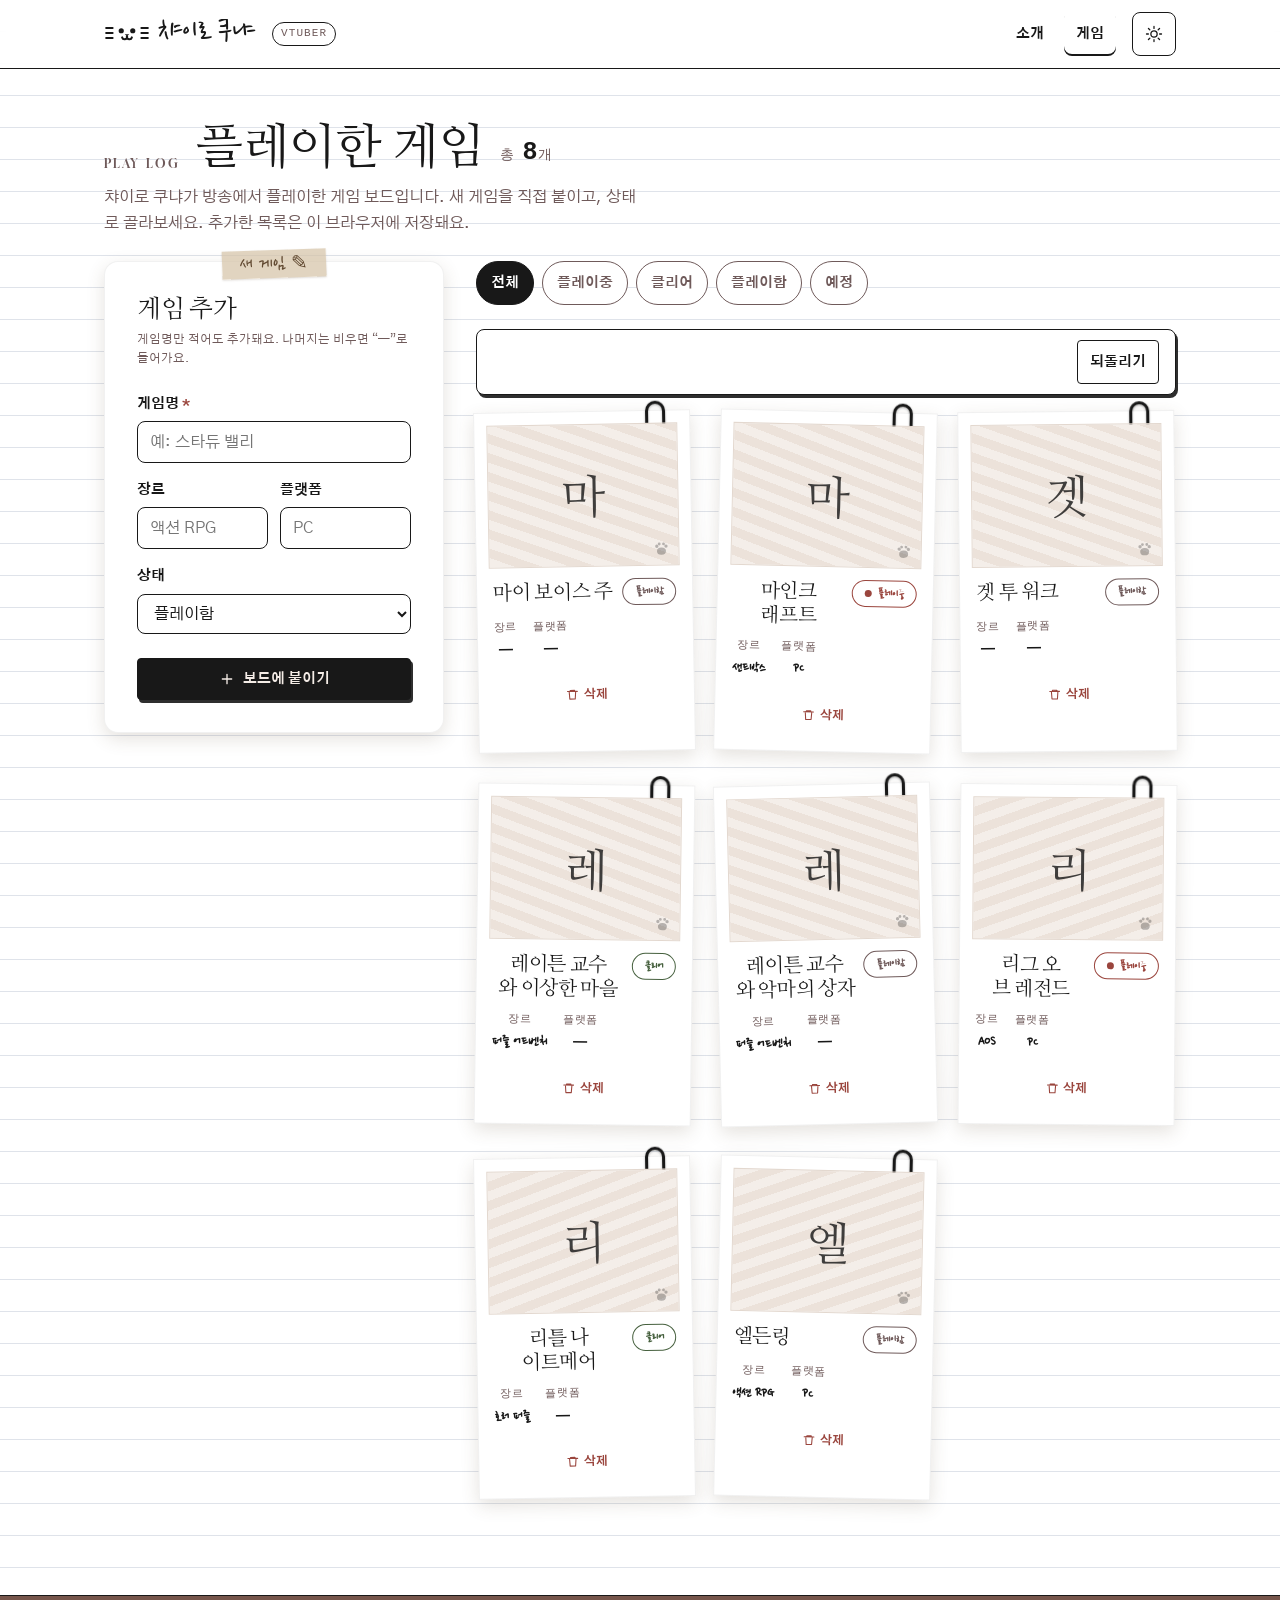
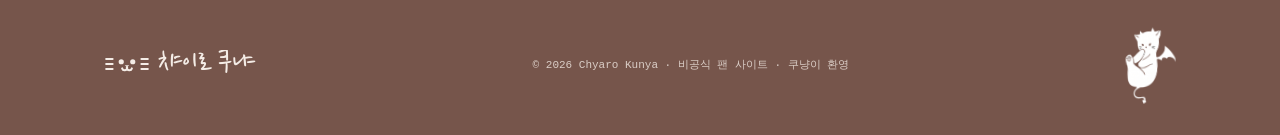
==== games.html @ fb600bd7 "데뷔 카드 계열 차단 — 히어로를 kunya-full 컷아웃 스티커로 교체 사용 권한이 없는 chyaro-kunya-debut.png 와 그 파생본을 공개에서 뺀다. kunya-d" ====
<!doctype html>
<html lang="ko">
<head>
<meta charset="utf-8" />
<meta name="viewport" content="width=device-width, initial-scale=1" />
<title>챠이로 쿠냐 — 플레이 게임 목록</title>
<meta name="description" content="챠이로 쿠냐가 플레이한 게임 목록. 직접 추가·삭제할 수 있는 스크랩북 게임 보드." />
<link rel="icon" href="favicon.svg" type="image/svg+xml" />
<meta name="theme-color" content="#ffffff" media="(prefers-color-scheme: light)" />
<meta name="theme-color" content="#15110f" media="(prefers-color-scheme: dark)" />

<!-- Social cards. og:image is absolute: X and Slack ignore relative paths, so a
     bare "assets/…" silently yields a card with no image. If the repo is ever
     renamed or moved to a custom domain, this URL must move with it. -->
<meta property="og:type" content="website" />
<meta property="og:url" content="https://chnu-kim.github.io/chyaro-kunya/games.html" />
<meta property="og:site_name" content="챠이로 쿠냐 팬 사이트" />
<meta property="og:title" content="챠이로 쿠냐 — 플레이 게임 목록" />
<meta property="og:description" content="방송에서 플레이한 게임 보드. 직접 붙이고, 상태로 골라보세요." />
<meta property="og:image" content="https://chnu-kim.github.io/chyaro-kunya/assets/og-cover.jpg" />
<meta property="og:image:width" content="1200" />
<meta property="og:image:height" content="630" />
<meta property="og:image:alt" content="챠이로 쿠냐 데뷔 카드 일러스트" />
<meta property="og:locale" content="ko_KR" />
<meta name="twitter:card" content="summary_large_image" />

<link rel="preconnect" href="https://fonts.googleapis.com" />
<link rel="preconnect" href="https://fonts.gstatic.com" crossorigin />
<link rel="stylesheet" href="https://fonts.googleapis.com/css2?family=Gloock&family=Gothic+A1:wght@400;500;700&family=Nanum+Myeongjo:wght@400;700&family=Nanum+Pen+Script&family=Sacramento&display=swap" />
<link rel="stylesheet" href="css/site.css" />
<script>/* apply saved/system theme before first paint — no light-mode flash */try{var t=localStorage.getItem('ck-theme');if(t!=='light'&&t!=='dark')t=matchMedia('(prefers-color-scheme: dark)').matches?'dark':'light';document.documentElement.setAttribute('data-theme',t);}catch(e){}</script>
<style>
  :root { --trash: url("data:image/svg+xml,%3Csvg xmlns='http://www.w3.org/2000/svg' viewBox='0 0 24 24' fill='none' stroke='black' stroke-width='2' stroke-linecap='round' stroke-linejoin='round'%3E%3Cpath d='M3 6h18M8 6V4h8v2M6 6l1 14h10l1-14'/%3E%3C/svg%3E"); }
  .head { padding: var(--space-7) 0 var(--space-5); }
  .head__row { display: flex; align-items: flex-end; gap: var(--space-4); flex-wrap: wrap; }
  .head h1 { font-size: var(--text-4xl); }
  .head__count { font-family: var(--font-mono); font-size: var(--text-sm); color: var(--fg-muted); }
  .head__count b { font-size: var(--text-xl); color: var(--fg); }
  .head__lead { color: var(--fg-muted); margin: var(--space-3) 0 0; max-width: 60ch; }

  .board { padding-bottom: var(--space-9); }
  .board__grid { display: grid; grid-template-columns: 340px minmax(0,1fr); gap: var(--space-6); align-items: start; }

  /* ---- Add form (sticky composer) -------------------------------------- */
  .composer { padding: var(--space-6); position: sticky; top: calc(var(--nav-h) + var(--space-3)); }
  .composer h2 { font-size: var(--text-xl); margin-bottom: var(--space-2); }
  .composer p.hint { color: var(--fg-muted); font-size: var(--text-xs); margin: 0 0 var(--space-5); }
  .field-row { margin-bottom: var(--space-4); }
  .field-row label { display: block; font-size: var(--text-sm); font-weight: 700; margin-bottom: 6px; }
  .field, .select { width: 100%; box-sizing: border-box; font-family: var(--font-body); font-size: var(--text-base);
    padding: 10px 12px; background: var(--surface); border: 1.5px solid var(--border-strong); border-radius: var(--radius-sm); color: var(--fg); }
  .field:focus, .select:focus { outline: 0; border-color: var(--focus); box-shadow: 0 0 0 2px var(--focus); }
  .field[aria-invalid="true"] { border-color: var(--danger); box-shadow: 0 0 0 2px color-mix(in srgb, var(--danger) 35%, transparent); }
  .err { color: var(--danger); font-size: var(--text-xs); margin: 6px 0 0; }
  .two { display: grid; grid-template-columns: 1fr 1fr; gap: var(--space-3); }
  .composer .btn--primary { width: 100%; justify-content: center; margin-top: var(--space-2); }
  /* Shown only if localStorage is unavailable — the page promises persistence,
     so it must retract that promise rather than silently drop writes. */
  .storewarn { margin: var(--space-4) 0 0; padding: 10px 12px; font-size: var(--text-xs);
    color: var(--danger); border: 1.5px dashed var(--danger); border-radius: var(--radius-sm); }

  /* ---- Filters ---------------------------------------------------------- */
  .filters { display: flex; flex-wrap: wrap; gap: var(--space-2); margin-bottom: var(--space-5); }
  .fchip { font-family: var(--font-body); font-weight: 700; font-size: var(--text-sm); cursor: pointer;
    padding: 7px 14px; border-radius: var(--radius-pill); background: var(--surface);
    border: 1.5px solid var(--fg-muted); color: var(--fg-muted); min-height: 44px;
    transition: background var(--dur-base), color var(--dur-base), border-color var(--dur-base); }
  .fchip:hover { color: var(--fg); border-color: var(--fg); }
  .fchip[aria-pressed="true"] { background: var(--fg); color: var(--bg); border-color: var(--fg); }

  /* ---- Undo bar --------------------------------------------------------- */
  .undo { display: flex; align-items: center; gap: var(--space-3); flex-wrap: wrap;
    padding: 10px var(--space-4); margin-bottom: var(--space-4);
    background: var(--surface); border: 1.5px solid var(--border-strong);
    border-radius: var(--radius-sm); box-shadow: var(--shadow-cut); font-size: var(--text-sm); }
  .undo__msg { flex: 1; min-width: 0; }
  .undo__btn { font-family: var(--font-body); font-weight: 700; font-size: var(--text-sm);
    cursor: pointer; background: transparent; color: var(--fg); min-height: 44px; padding: 6px 12px;
    border: 1.5px solid var(--fg); border-radius: var(--radius-xs); }
  .undo__btn:hover { background: var(--fg); color: var(--bg); }

  /* ---- Game grid -------------------------------------------------------- */
  .games { display: grid; grid-template-columns: repeat(auto-fill, minmax(190px, 1fr)); gap: var(--space-6) var(--space-5); }
  /* .polaroid supplies the photo-paper surface + the dark-theme token island,
     so chips/labels/status colours inside stay readable on the cream. */
  .game { margin: 0; padding: 12px 12px 14px; box-shadow: var(--shadow-card);
    transform: rotate(var(--rot, 0deg));
    transition: transform var(--dur-base) var(--ease-paper), box-shadow var(--dur-base); }
  .game:hover { transform: rotate(0deg) translateY(-3px); box-shadow: var(--shadow-lift); }
  /* 카드는 링크가 아니라 탭해도 페이지가 넘어가지 않는다 — 터치에서 :hover 가
     붙으면 기울기가 펴지고 그림자가 뜬 채로 굳으므로 쉼 상태를 되돌린다.
     안의 삭제 버튼은 자기 :hover 를 따로 갖는다(여기 영향 없음). */
  @media (hover: none) {
    .game:hover { transform: rotate(var(--rot, 0deg)); box-shadow: var(--shadow-card); }
  }
  /* The initial carries the card's identity — without it every thumb is the
     same stripe pattern and the board reads as one repeated placeholder. */
  .game__thumb { aspect-ratio: 4/3; display: grid; place-items: center; position: relative; overflow: hidden;
    background: repeating-linear-gradient(var(--thumb-a, 135deg), #f4eee9 0 9px, #ece2da 9px 18px);
    border: 1px solid #e3d8cf; }
  .game__initial { font-family: var(--font-display); font-size: 46px; line-height: 1;
    color: #181818; opacity: .82; letter-spacing: -0.02em; }
  .game__thumb svg { position: absolute; right: 7px; bottom: 6px; width: 20px; height: 20px;
    color: #181818; opacity: .28; }
  .game__body { margin: 12px 4px 0; }
  .game__top { display: flex; align-items: flex-start; justify-content: space-between; gap: 8px; }
  .game__name { font-family: var(--font-display); font-size: var(--text-lg); line-height: 1.2; color: var(--fg); }
  .game__top .chip { flex: 0 0 auto; }
  .game__meta { display: flex; gap: var(--space-4); margin: var(--space-3) 0 0; }
  .game__meta dt { font-family: var(--font-mono); font-size: var(--text-2xs); color: var(--fg-muted); text-transform: uppercase; letter-spacing: .06em; }
  .game__meta dd { margin: 2px 0 0; font-size: var(--text-sm); font-weight: 700; color: var(--fg); }
  .game__del { margin-top: var(--space-3); background: transparent; cursor: pointer;
    font-family: var(--font-body); font-weight: 700; font-size: var(--text-xs); color: var(--danger);
    padding: 6px 10px; border: 1px solid transparent; border-radius: var(--radius-sm);
    /* 44px hit area without visual weight: the box grows but the button stays
       transparent and 12px, so it reads as the tertiary action it is. */
    min-height: 44px; display: inline-flex; align-items: center; gap: 5px;
    transition: background var(--dur-base), border-color var(--dur-base); }
  .game__del::before { content: ""; width: 13px; height: 13px; flex: 0 0 auto;
    background: currentColor; -webkit-mask: var(--trash) center/contain no-repeat; mask: var(--trash) center/contain no-repeat; }
  .game__del:hover { background: color-mix(in srgb, var(--danger) 12%, transparent);
    border-color: color-mix(in srgb, var(--danger) 45%, transparent); }
  .game__del:focus-visible { outline: 2px solid var(--focus); outline-offset: 2px; }

  .grid-empty { padding: var(--space-8); text-align: center; color: var(--fg-muted); }
  .grid-empty .t-hand { font-size: var(--text-2xl); display: block; margin-bottom: var(--space-2); }

  @media (max-width: 820px) {
    .board__grid { grid-template-columns: 1fr; }
    .composer { position: static; }
  }
  @media (max-width: 480px) {
    .games { grid-template-columns: 1fr 1fr; }
    .head h1 { font-size: var(--text-3xl); }
  }
</style>
</head>
<body>

<!-- Brand mark · C 카오모지. 쿠냐가 이미 쓰는 얼굴 ﾐ๑•ﻌ•๑ﾐ 를 기하학으로 다시 그린 것.
     A 잉크 도장과 한 쌍으로 확정 — A는 favicon.svg 와 OG 워터마크를 맡는다.
     스펙: logo-identity-directions.html · 인라인인 이유: 외부 스프라이트 <use> 는
     file:// 와 크로스오리진에서 죽는다. -->
<svg width="0" height="0" style="position:absolute" aria-hidden="true" focusable="false">
  <symbol id="mk-kao" viewBox="0 0 64 22">
    <circle cx="24" cy="6.5" r="3.6"/>
    <circle cx="40" cy="6.5" r="3.6"/>
    <path d="M32 14.3l-3.2-2.8h6.4z"/>
    <g fill="none" stroke="currentColor" stroke-width="2.8" stroke-linecap="round">
      <path d="M32 14.3v1.8"/>
      <path d="M32 16.1c-1.7 3.2-5.8 3.2-6.8-.4"/>
      <path d="M32 16.1c1.7 3.2 5.8 3.2 6.8-.4"/>
      <path d="M3 2.5h9M3 9.5h9M3 16.5h9"/>
      <path d="M52 2.5h9M52 9.5h9M52 16.5h9"/>
    </g>
  </symbol>
</svg>

<div class="page">
  <a class="skip-link" href="#main">본문 바로가기</a>

  <!-- NAV -->
  <header class="nav" data-od-id="site-nav">
    <div class="nav__inner">
      <a class="brand" href="index.html" aria-label="챠이로 쿠냐 홈">
        <svg class="brand__cat" aria-hidden="true"><use href="#mk-kao"/></svg>
        <span class="brand__name">챠이로 쿠냐</span>
      </a>
      <span class="brand__tag">VTUBER</span>
      <span class="nav__spacer"></span>
      <nav class="nav__links" aria-label="주 메뉴">
        <a class="nav__link" href="landing.html">소개</a>
        <a class="nav__link" href="games.html" aria-current="page">게임</a>
      </nav>
      <button class="theme-toggle" type="button" data-od-id="theme-toggle" data-theme-toggle aria-pressed="false" aria-label="다크 모드로 전환">
        <svg class="icon-sun" viewBox="0 0 24 24" fill="none" stroke="currentColor" stroke-width="1.7" stroke-linecap="round" aria-hidden="true"><circle cx="12" cy="12" r="4.2"/><path d="M12 2v2.5M12 19.5V22M2 12h2.5M19.5 12H22M4.6 4.6l1.8 1.8M17.6 17.6l1.8 1.8M19.4 4.6l-1.8 1.8M6.4 17.6l-1.8 1.8"/></svg>
        <svg class="icon-moon" viewBox="0 0 24 24" fill="currentColor" aria-hidden="true"><path d="M20 14.5A8 8 0 0 1 9.5 4a7 7 0 1 0 10.5 10.5z"/></svg>
      </button>
    </div>
  </header>

  <main id="main">
    <!-- HEAD -->
    <section class="head" data-od-id="play-log-head">
      <div class="wrap">
        <div class="head__row">
          <span class="eyebrow">Play Log</span>
          <h1 data-od-id="play-log-title">플레이한 게임</h1>
          <span class="head__count" id="gameCount">총 <b>0</b>개</span>
        </div>
        <p class="head__lead">챠이로 쿠냐가 방송에서 플레이한 게임 보드입니다. 새 게임을 직접 붙이고, 상태로 골라보세요. 추가한 목록은 이 브라우저에 저장돼요.</p>
      </div>
    </section>

    <!-- BOARD -->
    <section class="board">
      <div class="wrap board__grid">

        <!-- Composer -->
        <form class="paper composer" id="addForm" data-od-id="game-composer" novalidate>
          <span class="tape" aria-hidden="true">새 게임 ✎</span>
          <h2>게임 추가</h2>
          <p class="hint">게임명만 적어도 추가돼요. 나머지는 비우면 “—”로 들어가요.</p>

          <div class="field-row">
            <label for="f-name">게임명 <span aria-hidden="true" style="color:var(--danger)">*</span></label>
            <input class="field" id="f-name" name="name" type="text" placeholder="예: 스타듀 밸리"
                   autocomplete="off" required aria-describedby="f-name-err" />
            <p class="err" id="f-name-err" hidden>게임명을 적어주세요냥.</p>
          </div>

          <div class="field-row two">
            <div>
              <label for="f-genre">장르</label>
              <input class="field" id="f-genre" name="genre" type="text" placeholder="액션 RPG" autocomplete="off" />
            </div>
            <div>
              <label for="f-platform">플랫폼</label>
              <input class="field" id="f-platform" name="platform" type="text" placeholder="PC" autocomplete="off" />
            </div>
          </div>

          <div class="field-row">
            <label for="f-status">상태</label>
            <select class="select" id="f-status" name="status">
              <option value="played">플레이함</option>
              <option value="playing">플레이중</option>
              <option value="cleared">클리어</option>
              <option value="planned">예정</option>
            </select>
          </div>

          <button class="btn btn--primary" type="submit" data-od-id="submit-add-game">
            <svg width="16" height="16" viewBox="0 0 24 24" fill="none" stroke="currentColor" stroke-width="2" stroke-linecap="round" aria-hidden="true"><path d="M12 5v14M5 12h14"/></svg>
            보드에 붙이기
          </button>

          <p class="storewarn" id="storeWarn" hidden>이 브라우저에는 목록을 저장할 수 없어요(시크릿 모드일 수 있어요). 새로고침하면 사라집니다.</p>
        </form>

        <!-- Grid + filters -->
        <div>
          <div class="filters" id="filters" role="group" aria-label="상태로 거르기" data-od-id="status-filters">
            <button class="fchip" type="button" data-filter="all" aria-pressed="true" data-od-id="filter-all">전체</button>
            <button class="fchip" type="button" data-filter="playing" aria-pressed="false" data-od-id="filter-playing">플레이중</button>
            <button class="fchip" type="button" data-filter="cleared" aria-pressed="false" data-od-id="filter-cleared">클리어</button>
            <button class="fchip" type="button" data-filter="played" aria-pressed="false" data-od-id="filter-played">플레이함</button>
            <button class="fchip" type="button" data-filter="planned" aria-pressed="false" data-od-id="filter-planned">예정</button>
          </div>

          <div class="undo" id="undoBar" role="status" hidden data-od-id="undo-bar">
            <span class="undo__msg" id="undoMsg"></span>
            <button class="undo__btn" type="button" id="undoBtn" data-od-id="undo-restore">되돌리기</button>
          </div>

          <!-- The grid is NOT a live region: render() replaces it wholesale, so
               aria-live here would re-read every card on every filter click.
               #liveStatus below announces one sentence instead. -->
          <div class="games" id="gameGrid" data-od-id="game-grid"></div>

          <div class="grid-empty" id="gridEmpty" hidden data-od-id="game-grid-empty">
            <span class="t-hand">텅 비었네냥…</span>
            이 상태의 게임이 없어요. 다른 필터를 골라보거나 새 게임을 추가해보세요.
          </div>

          <p class="sr-only" role="status" id="liveStatus"></p>
        </div>

      </div>
    </section>
  </main>

  <!-- FOOTER -->
  <footer class="foot" data-od-id="site-footer">
    <div class="foot__inner">
      <div class="brand">
        <svg class="brand__cat" aria-hidden="true"><use href="#mk-kao"/></svg>
        <span class="brand__name">챠이로 쿠냐</span>
      </div>
      <small>© <span data-year>2026</span> Chyaro Kunya · 비공식 팬 사이트 · 쿠냥이 환영</small>
      <img class="foot__mascot" src="assets/kunyang-mascot.png" width="206" height="308"
           alt="" aria-hidden="true" loading="lazy" decoding="async" />
    </div>
  </footer>
</div>

<script src="js/site.js"></script>
<script src="js/games.js"></script>
</body>
</html>
---- css/site.css ----
/* ============================================================================
   챠이로 쿠냐 (Chyaro Kunya) 팬 사이트 — 공통 스타일시트
   스크랩북 디자인 시스템(Sweet Kitsch × Gothic Punk) 토큰 + 컴포넌트.
   토큰 출처: design-system colors_and_type.css 를 인라인 바인딩.

   웹폰트는 각 페이지 <head> 의 <link rel="preconnect"> + <link rel="stylesheet">
   로 로드한다. 여기서 @import 하면 site.css 파싱이 끝나야 폰트 origin 을
   발견하는 직렬 렌더블로킹 체인이 생긴다.
   ============================================================================ */

:root {
  /* Brand */
  --brand-paper:      #ffffff;
  --brand-brown:      #76554b;
  --brand-brown-deep: #604830;
  --brand-ink:        #181818;
  --brand-pink-soft:  #f0d8d8;
  --brand-pink:       #e0a8b0;
  --brand-taupe:      #907878;
  --brand-line:       #dfe3ea;

  /* Semantic — light */
  --bg:            var(--brand-paper);
  --bg-rule:       var(--brand-line);
  --surface:       #ffffff;
  --surface-2:     #f6f3f0;
  --surface-frame: var(--brand-brown);
  --fg:            var(--brand-ink);
  /* Semantic muted text is darker than the decorative --brand-taupe so body
     copy/captions clear WCAG AA (4.5:1) on the paper bg; taupe stays for
     handwriting/figcaption flourishes only. */
  --fg-muted:      #6f5a5a;
  --fg-on-brown:   #f4ece6;
  --fg-on-ink:     #f4ece6;
  --border:        #1818180f;
  --border-strong: var(--brand-ink);
  --accent:        var(--brand-pink);
  --accent-ink:    var(--brand-brown);
  /* Focus ring is a deeper rose (still pink family) so the keyboard
     indicator hits 3:1 on the white paper bg; the bright --accent stays
     for fills/CTAs where contrast is carried by the text on top. */
  --focus:         #b25a68;

  /* Status — tuned to clear AA (4.5:1) as 12px text on BOTH light surfaces
     this palette uses: the #ffffff page and the #efe7df photo-paper island.
     Measured: --ok 5.6:1 / --warn 5.1:1 / --danger 5.2:1 on #efe7df. */
  --ok:     #47613f;
  --warn:   #7a5c26;
  --danger: #9a453d;

  /* Type — Gloock and Sacramento carry no Hangul glyphs, so each stack names
     a Korean face directly behind its Latin face. Per-glyph fallback then does
     the work: Latin renders in Gloock/Sacramento, Hangul in Nanum Myeongjo/
     Nanum Pen Script. Without this, every Korean heading on the site silently
     drops to whatever serif the OS happens to pick. */
  --font-script:  'Sacramento', 'Nanum Pen Script', 'Apple Chancery', cursive;
  --font-display: 'Gloock', 'Nanum Myeongjo', Georgia, serif;
  --font-body:    'Gothic A1', 'Pretendard', system-ui, -apple-system, 'Apple SD Gothic Neo', sans-serif;
  --font-hand:    'Nanum Pen Script', 'Gloria Hallelujah', var(--font-body);
  --font-mono:    ui-monospace, 'SFMono-Regular', Menlo, monospace;

  --text-2xs: 11px; --text-xs: 12px; --text-sm: 14px; --text-base: 16px;
  --text-lg: 20px; --text-xl: 25px; --text-2xl: 31px; --text-3xl: 39px;
  --text-4xl: 49px; --text-5xl: clamp(3.5rem, 8vw, 5.5rem);

  --leading-tight: 1.15; --leading-normal: 1.6;
  --tracking-caps: 0.18em;

  --space-2:8px; --space-3:12px; --space-4:16px; --space-5:24px;
  --space-6:32px; --space-7:48px; --space-8:64px; --space-9:96px;

  --radius-xs:4px; --radius-sm:8px; --radius-md:14px; --radius-pill:999px;

  --shadow-tape: 0 1px 2px rgba(96,72,48,.18);
  --shadow-card: 0 6px 18px rgba(96,72,48,.16);
  --shadow-lift: 0 18px 40px rgba(24,24,24,.22);
  --shadow-cut:  2px 3px 0 rgba(24,24,24,.9);

  --ease-paper: cubic-bezier(.2,.7,.2,1);
  --dur-fast:120ms; --dur-base:220ms;
  --tape-amber: rgba(214,196,168,.72);
  /* 컷아웃 스티커의 다이컷 테두리. 테마를 따라가면 안 된다 — 목적이 "캐릭터의
     검은 옷을 배경에서 떼어내는 것"이라, 다크에서 잉크로 뒤집으면 정확히 그
     분리를 잃는다. 팔레트 스와치 테두리와 같은 이유로 테마 독립값이다. */
  --sticker-edge: #ffffff;

  /* Real measured height of .nav: 12px+12px padding + 44px tallest child
     (.theme-toggle / .nav__link) + 1.5px border ≈ 70px. Sticky offsets and
     anchor scroll-margin both derive from this instead of hand-tuned
     constants — bump the 44 here and everything downstream follows. */
  --nav-h: 70px;

  color-scheme: light;
}

[data-theme="dark"] {
  --bg:#15110f; --bg-rule:#2a2320; --surface:#1f1a17; --surface-2:#161210;
  --surface-frame:#0d0b0a; --fg:#f1e8e2; --fg-muted:#b29d96;
  --fg-on-brown:#f4ece6; --fg-on-ink:#f4ece6;
  --border:#f1e8e21a; --border-strong:#f1e8e2;
  --accent:#e9b6bd; --accent-ink:#c79b86;
  --focus:#e9b6bd; /* bright rose already clears 3:1 on the charcoal bg */
  --tape-amber: rgba(122,104,82,.55);
  --shadow-cut: 2px 3px 0 rgba(0,0,0,.85);
  /* Status colours invert with the surface — the light-surface values above
     would sit at ~3:1 on charcoal. Measured here: 6.9:1 on --surface. */
  --ok:#8fbf87; --warn:#e0b567; --danger:#e88b80;
  color-scheme: dark;
}

* { box-sizing: border-box; }

html { scroll-behavior: smooth; }

body {
  margin: 0;
  font-family: var(--font-body);
  font-size: var(--text-base);
  line-height: var(--leading-normal);
  color: var(--fg);
  background-color: var(--bg);
  /* lined notebook texture */
  background-image: repeating-linear-gradient(var(--bg) 0 31px, var(--bg-rule) 31px 32px);
  -webkit-font-smoothing: antialiased;
  transition: background-color var(--dur-base), color var(--dur-base);
}

h1,h2,h3 { font-family: var(--font-display); line-height: var(--leading-tight); font-weight: 400; letter-spacing: -0.015em; margin: 0; text-wrap: balance; }
p { text-wrap: pretty; }
a { color: inherit; }

/* Script/hand headlines are decorative cursive — never apply the display
   negative tracking (it collapses the joined letterforms). */
.t-script { font-family: var(--font-script); letter-spacing: 0.01em; }
h1.t-script, h2.t-script { letter-spacing: 0.01em; }
.t-hand   { font-family: var(--font-hand); }
.t-caps   { font-family: var(--font-display); text-transform: uppercase; letter-spacing: var(--tracking-caps); }

:focus-visible { outline: 2px solid var(--focus); outline-offset: 2px; border-radius: 2px; }

.wrap { max-width: 1120px; margin: 0 auto; padding: 0 var(--space-5); }
.sr-only { position:absolute; width:1px; height:1px; padding:0; margin:-1px; overflow:hidden; clip:rect(0,0,0,0); white-space:nowrap; border:0; }

/* Skip link — keyboard users jump past the nav to content */
.skip-link { position:absolute; left:var(--space-4); top:-48px; z-index:60;
  background:var(--brand-ink); color:var(--fg-on-ink); font-weight:700; font-size:var(--text-sm);
  padding:10px 16px; border-radius:var(--radius-sm); box-shadow:var(--shadow-cut);
  transition:top var(--dur-base) var(--ease-paper); }
.skip-link:focus { top:var(--space-3); }
[data-theme="dark"] .skip-link { background:var(--fg); color:#15110f; }

/* sticky-nav-aware anchor targets */
:target { scroll-margin-top: calc(var(--nav-h) + var(--space-3)); }

/* ---- Kraft scrapbook outer frame ---------------------------------------- */
.page { min-height: 100vh; display: flex; flex-direction: column; }

/* ---- Top navigation ----------------------------------------------------- */
.nav {
  position: sticky; top: 0; z-index: 40;
  background: color-mix(in srgb, var(--surface) 88%, transparent);
  backdrop-filter: blur(8px);
  border-bottom: 1.5px solid var(--border-strong);
}
.nav__inner { max-width: 1120px; margin: 0 auto; padding: var(--space-3) var(--space-5);
  display: flex; align-items: center; gap: var(--space-4); }
.brand { display: inline-flex; align-items: center; gap: var(--space-2); text-decoration: none; }
/* The brand mark is C · 카오모지 (#mk-kao) — a 64×22 face, not a square icon.
   The old 30×30 square rendered it as a 30×10 sliver adrift in dead space.
   `fill` must be set here: SVG's default fill is black, so without it the eyes
   and nose would stay black while the stroked whiskers followed the theme —
   i.e. the face loses its eyes in dark mode. */
.brand__cat { width: 46px; height: 16px; color: var(--fg); fill: currentColor; flex: 0 0 auto; }
/* Structural guard, inert whenever there is room. The wordmark's width is set by
   a webfont that hasn't arrived yet: with font-display:swap, Hangul first paints
   in a full-width system face (~1em/char) before Nanum Pen Script (~0.55em/char)
   swaps in — the nav's content minimum jumps to ~430px and, with no overflow-x
   anywhere, the whole page picks up a horizontal scrollbar at 360/390px on every
   cold load. min-width:0 lets the name shrink instead of pushing; nowrap keeps
   it on one line so --nav-h stays 70px. Both are needed: without min-width:0 a
   flex item refuses to go below its content width. */
.nav .brand { min-width: 0; }
.brand__name { font-family: var(--font-script); font-size: var(--text-2xl); line-height: 1;
  min-width: 0; white-space: nowrap; overflow: hidden; text-overflow: ellipsis; }
.brand__tag { font-family: var(--font-mono); font-size: var(--text-2xs); color: var(--fg-muted);
  letter-spacing: 0.1em; text-transform: uppercase;
  border: 1px solid var(--border-strong); border-radius: var(--radius-pill); padding: 2px 8px; }
.nav__spacer { flex: 1; }
.nav__links { display: flex; gap: var(--space-2); align-items: center; }
/* 44px minimum on both nav controls: WCAG 2.5.8 (AA) only asks for 24×24, but
   2.5.5 (AAA), the iOS HIG, and this project's own craft bar all want 44. */
.nav__link { font-family: var(--font-body); font-weight: 700; font-size: var(--text-sm);
  text-decoration: none; color: var(--fg); padding: 9px 12px; border-radius: var(--radius-sm);
  display: inline-flex; align-items: center; min-height: 44px;
  transition: background var(--dur-base); }
.nav__link:hover { background: var(--surface-2); }
.nav__link[aria-current="page"] { box-shadow: inset 0 -2px 0 var(--fg); }

/* theme toggle — lives here, not in a page <style>, so the control behaves
   identically on every page (a page-level `transition:` shorthand silently
   drops the background easing). */
.theme-toggle {
  display: inline-flex; align-items: center; justify-content: center;
  width: 44px; height: 44px; cursor: pointer;
  background: var(--surface); color: var(--fg);
  border: 1.5px solid var(--border-strong); border-radius: var(--radius-sm);
  transition: transform var(--dur-fast) var(--ease-paper), background var(--dur-base);
}
.theme-toggle:hover { transform: translateY(-1px); }
.theme-toggle:active { transform: scale(0.88); }
.theme-toggle svg { width: 18px; height: 18px; }
.theme-toggle .icon-moon { display: none; }
[data-theme="dark"] .theme-toggle .icon-sun  { display: none; }
[data-theme="dark"] .theme-toggle .icon-moon { display: block; }

/* ---- Buttons ------------------------------------------------------------ */
.btn { font-family: var(--font-body); font-weight: 700; font-size: var(--text-sm);
  cursor: pointer; display: inline-flex; align-items: center; gap: 8px; text-decoration: none;
  transition: transform var(--dur-fast) var(--ease-paper), box-shadow var(--dur-base) var(--ease-paper), background var(--dur-base), color var(--dur-base); }
.btn:disabled { opacity: .45; cursor: not-allowed; transform: none !important; box-shadow: none !important; }
.btn--primary { background: var(--brand-ink); color: var(--fg-on-ink);
  border: 1.5px solid var(--brand-ink); border-radius: var(--radius-xs);
  box-shadow: var(--shadow-cut); padding: 11px 20px; }
[data-theme="dark"] .btn--primary { background: var(--fg); color: #15110f; border-color: var(--fg); }
.btn--primary:hover { transform: translate(-1px,-1px); box-shadow: 3px 4px 0 rgba(24,24,24,.9); }
.btn--primary:active { transform: translate(1px,1px); box-shadow: 1px 1px 0 rgba(24,24,24,.9); }
.btn--secondary { background: var(--surface); color: var(--accent-ink);
  border: 1.5px solid var(--accent-ink); border-radius: var(--radius-sm); padding: 11px 20px; }
.btn--secondary:hover { background: var(--accent-ink); color: var(--fg-on-brown); }
.btn--accent { background: var(--accent); color: #4a2b30;
  border: 1.5px solid color-mix(in srgb, var(--accent) 78%, var(--brand-ink));
  border-radius: var(--radius-pill); padding: 10px 22px; }
.btn--accent:hover { transform: translateY(-2px); box-shadow: var(--shadow-card); }
.btn--accent:active { transform: translateY(0); box-shadow: none; }

/* ---- Chips -------------------------------------------------------------- */
.chip { font-size: var(--text-xs); font-weight: 700; padding: 4px 12px; border-radius: var(--radius-pill);
  border: 1px solid currentColor; color: var(--fg-muted); background: transparent;
  display: inline-flex; align-items: center; gap: 6px; line-height: 1.4; }
.chip--ink { background: var(--brand-ink); color: var(--fg-on-ink); border-color: var(--brand-ink); }
[data-theme="dark"] .chip--ink { background: var(--fg); color: #15110f; border-color: var(--fg); }

/* status colours */
.chip--ok   { color: var(--ok); }
.chip--warn { color: var(--warn); }
.chip--live { color: var(--danger); }
.chip--live::before { content:""; width:7px; height:7px; border-radius:50%; background: currentColor; }

/* ---- Scrapbook decor: tape, clip, polaroid ------------------------------ */
.tape { position: absolute; top: -12px; left: 50%; transform: translateX(-50%) rotate(-2deg);
  background: var(--tape-amber); color: var(--brand-brown-deep);
  font-family: var(--font-hand); font-size: var(--text-lg); line-height: 1;
  padding: 4px 18px; box-shadow: var(--shadow-tape); }
.clip { position: absolute; top: -10px; right: 24px; width: 20px; height: 46px;
  border: 3px solid var(--fg); border-radius: 10px; border-bottom-color: transparent; }

/* 배경이 제거된 캐릭터 컷아웃 — 데뷔 원화가 이미 쓰던 언어(종이에 붙인 다이컷
   스티커)를 그대로 가져온다. 사각 액자(border/radius/box-shadow)를 두르면
   캐릭터 주변의 빈 알파를 액자에 넣게 되므로 쓰지 않는다.

   테두리를 filter 로 만드는 게 핵심이다: drop-shadow 는 알파 실루엣을 따라가고
   box-shadow 는 요소의 사각 박스를 따라간다 — 여기선 box-shadow 로 대체 불가능.
   0 blur 드롭섀도 4장을 상하좌우로 겹쳐 윤곽선을 근사한다(대각은 얇아지지만
   2px 두께에선 눈에 띄지 않는다). 마지막 한 장만 실제 접지 그림자다. */
.sticker { display: block; width: 100%; height: auto; --sticker-w: 2px;
  filter:
    drop-shadow(var(--sticker-w) 0 0 var(--sticker-edge))
    drop-shadow(calc(var(--sticker-w) * -1) 0 0 var(--sticker-edge))
    drop-shadow(0 var(--sticker-w) 0 var(--sticker-edge))
    drop-shadow(0 calc(var(--sticker-w) * -1) 0 var(--sticker-edge))
    drop-shadow(0 12px 20px rgba(24,24,24,.26)); }

/* ---- Photo paper — an always-light surface island ------------------------
   Polaroids and game cards model physical photo paper, so they stay light in
   both themes. In dark they must therefore re-declare the LIGHT token set
   locally: anything nested (chips, muted labels, status colours, the clip)
   reads var(--fg-muted) / var(--danger) and would otherwise inherit the
   charcoal-tuned values and wash out on the cream. */
.polaroid { background: #fff; border: 1px solid var(--border); box-shadow: var(--shadow-lift);
  position: relative; }
[data-theme="dark"] .polaroid {
  background: #efe7df;
  --fg: #181818;
  --fg-muted: #6f5a5a;
  --border: #18181814;
  --ok: #47613f; --warn: #7a5c26; --danger: #9a453d;
  --tape-amber: rgba(214,196,168,.72);
}
/* --fg is ink inside the island, so the dark chip swap would paint charcoal on
   charcoal. Restore the light-surface treatment. */
[data-theme="dark"] .polaroid .chip--ink {
  background: var(--brand-ink); color: var(--fg-on-ink); border-color: var(--brand-ink);
}
.polaroid figcaption { text-align: center; font-family: var(--font-hand);
  font-size: var(--text-xl); color: var(--brand-taupe); }
/* The clip straddles the card edge: its lower half sits on the cream card, its
   upper ~10px on the page. Ink reads on the cream but vanishes on the charcoal
   page, so in dark it needs a LIGHT halo — a dark shadow separates nothing from
   a near-black background. The halo is invisible against the cream half. */
.polaroid > .clip { filter: drop-shadow(0 1px 1px rgba(0,0,0,.3)); }
[data-theme="dark"] .polaroid > .clip { filter: drop-shadow(0 0 1.5px rgba(241,232,226,.9)); }

/* ---- Cards -------------------------------------------------------------- */
.paper { background: var(--surface); border: 1px solid var(--border); border-radius: var(--radius-md);
  box-shadow: var(--shadow-card); position: relative; }

/* ---- Section heads ------------------------------------------------------ */
.eyebrow { font-family: var(--font-display); text-transform: uppercase; letter-spacing: var(--tracking-caps);
  font-size: var(--text-xs); color: var(--fg-muted); }

/* ---- Footer — identical on every page ----------------------------------- */
.foot { margin-top: auto; border-top: 1.5px solid var(--border-strong);
  background: var(--surface-frame); color: var(--fg-on-brown); }
.foot__inner { max-width: 1120px; margin: 0 auto; padding: var(--space-6) var(--space-5);
  display: flex; flex-wrap: wrap; gap: var(--space-4); align-items: center; justify-content: space-between; }
.foot a { color: var(--fg-on-brown); }
.foot small { font-family: var(--font-mono); font-size: var(--text-2xs); opacity: .8; }
.foot .brand__cat, .foot .brand__name { color: var(--fg-on-brown); }
/* The footer mascot keeps its white artwork in both themes — it sits on the
   footer's own dark-brown surface, which does not follow the page theme. */
.foot__mascot { width: 50px; height: auto; flex: 0 0 auto; transform: rotate(-4deg); }

/* ---- Entrance animation -------------------------------------------------
   Pure CSS so there is no third-party runtime on the critical path and no
   visible-then-hidden flash if a CDN is slow. Elements are only hidden when
   the browser has committed to animating them.

   fill-mode is `backwards`, never `forwards`/`both`: an animation's final
   keyframe outranks normal declarations in the cascade, so a filled-forwards
   rise would permanently pin `transform` and silently kill every :hover tilt
   on the elements it touches. `backwards` applies the from-keyframe during the
   delay and then hands the element back to its own CSS. */
@media (prefers-reduced-motion: no-preference) {
  .rise { animation: rise var(--dur-base) var(--ease-paper) backwards; animation-delay: var(--rise-delay, 0ms); }
  .rise--photo { animation: rise-photo 420ms var(--ease-paper) backwards; animation-delay: var(--rise-delay, 0ms); }
}
@keyframes rise {
  from { opacity: 0; transform: translateY(10px); }
  to   { opacity: 1; transform: none; }
}
@keyframes rise-photo {
  from { opacity: 0; transform: translateY(14px) scale(.97) rotate(var(--rest-rot, 0deg)); }
  to   { opacity: 1; transform: rotate(var(--rest-rot, 0deg)); }
}

/* ---- Reduced motion ----------------------------------------------------- */
@media (prefers-reduced-motion: reduce) {
  * { animation-duration:.001ms !important; transition-duration:.001ms !important; }
  html { scroll-behavior: auto; }
}

/* ---- Responsive nav ----------------------------------------------------- */
@media (max-width: 560px) {
  .brand__tag { display: none; }
  .nav__inner { gap: var(--space-2); }
  .nav__link { padding: 6px 8px; }
  /* 31px of handwriting was eating 40% of a 360px nav — and the mark growing
     30px → 46px with the kaomoji left only ~1px of slack once the font landed.
     Stepping the wordmark down is a small-screen type decision on its own
     merits, and it buys the loaded state ~19px of real headroom. */
  .brand__name { font-size: var(--text-xl); }
}
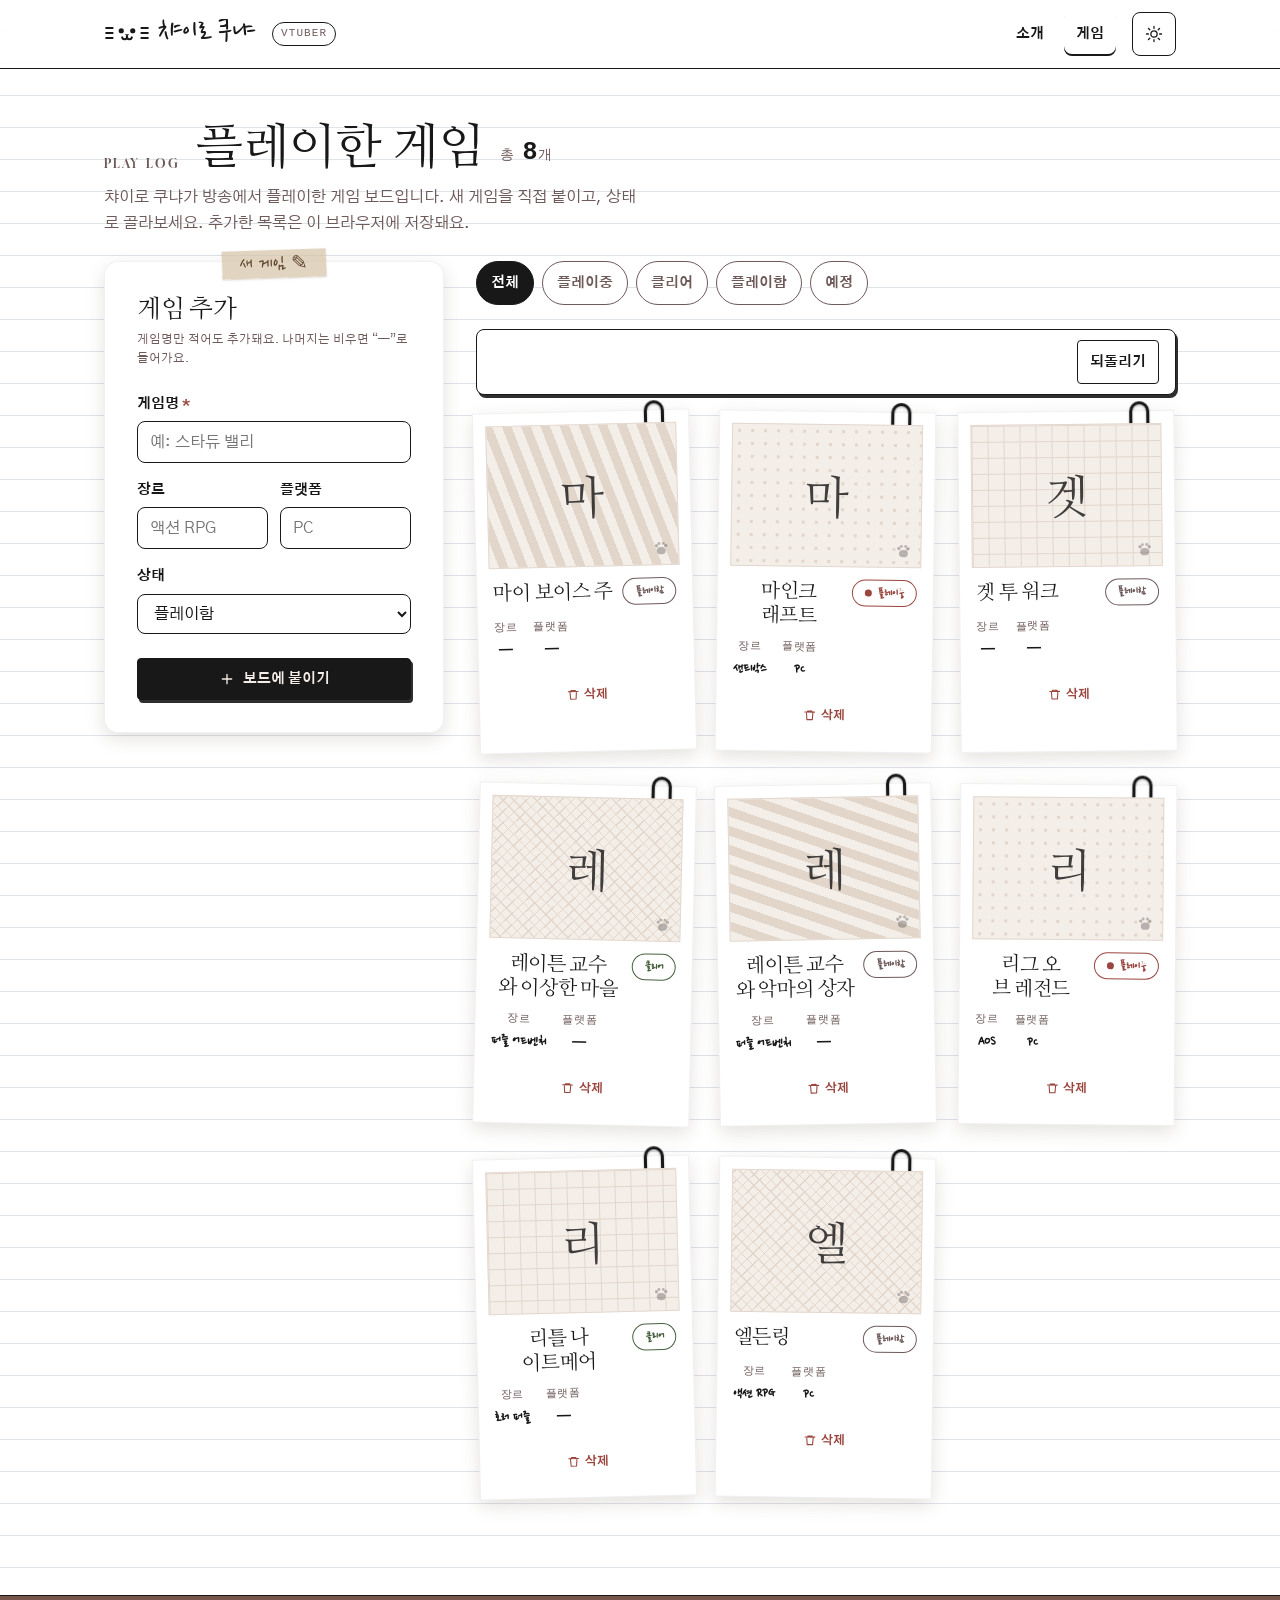
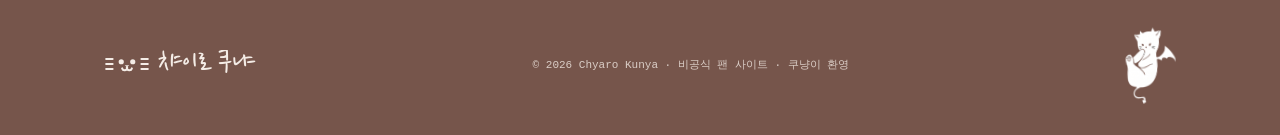
==== commit d2d2e60b: "게임 썸네일 패턴 4종 — 축별 소금 해시로 배분 붕괴 수정 게임 커버 아트는 전부 남의 저작물이고 AI 로 "비슷한 걸" 만드는 건 더 나쁘다 (무단 2차적저작물 + 실제 게임 " ====
--- a/games.html
+++ b/games.html
@@ -93,15 +93,30 @@
   @media (hover: none) {
     .game:hover { transform: rotate(var(--rot, 0deg)); box-shadow: var(--shadow-card); }
   }
-  /* The initial carries the card's identity — without it every thumb is the
-     same stripe pattern and the board reads as one repeated placeholder. */
+  /* 게임 커버 아트는 전부 남의 저작물이라 실을 수 없고, AI 로 "비슷한 걸" 만드는
+     건 더 나쁘다 — 무단 2차적저작물인 데다 실제 게임을 잘못 대표한다. 그래서
+     썸네일은 정직한 플레이스홀더로 남긴다. 대신 카드마다 정체성이 생기도록
+     해시가 패턴 4종을 고르고 그 위에 이니셜이 앉는다. 각도만 6종 돌리던 기존
+     방식은 8장에서 이미 반복이 보였다. 전부 CSS 라 요청 0 · 무게 0.
+     색은 --thumb-* 토큰(테마 독립 — 여기는 .polaroid 사진지 섬 안이다). */
   .game__thumb { aspect-ratio: 4/3; display: grid; place-items: center; position: relative; overflow: hidden;
-    background: repeating-linear-gradient(var(--thumb-a, 135deg), #f4eee9 0 9px, #ece2da 9px 18px);
-    border: 1px solid #e3d8cf; }
+    background-color: var(--thumb-paper); border: 1px solid var(--thumb-edge); }
+  .game__thumb[data-p="0"] { background-image:
+    repeating-linear-gradient(var(--thumb-a, 135deg), transparent 0 9px, var(--thumb-mark) 9px 18px); }
+  .game__thumb[data-p="1"] { background-image:
+    radial-gradient(var(--thumb-mark) 1.6px, transparent 1.7px); background-size: 13px 13px; }
+  .game__thumb[data-p="2"] { background-image:
+    linear-gradient(var(--thumb-mark) 1px, transparent 1px),
+    linear-gradient(90deg, var(--thumb-mark) 1px, transparent 1px); background-size: 16px 16px; }
+  .game__thumb[data-p="3"] { background-image:
+    repeating-linear-gradient(45deg, transparent 0 7px, var(--thumb-mark) 7px 8px),
+    repeating-linear-gradient(-45deg, transparent 0 7px, var(--thumb-mark) 7px 8px); }
+  /* 섬 안에서 --fg 는 라이트·다크 모두 잉크(#181818)로 해석되므로 생 hex 가 아니라
+     토큰으로 쓸 수 있다 — .polaroid 다크 규칙이 --fg 를 되돌려 놓기 때문이다. */
   .game__initial { font-family: var(--font-display); font-size: 46px; line-height: 1;
-    color: #181818; opacity: .82; letter-spacing: -0.02em; }
+    color: var(--fg); opacity: .82; letter-spacing: -0.02em; }
   .game__thumb svg { position: absolute; right: 7px; bottom: 6px; width: 20px; height: 20px;
-    color: #181818; opacity: .28; }
+    color: var(--fg); opacity: .28; }
   .game__body { margin: 12px 4px 0; }
   .game__top { display: flex; align-items: flex-start; justify-content: space-between; gap: 8px; }
   .game__name { font-family: var(--font-display); font-size: var(--text-lg); line-height: 1.2; color: var(--fg); }
--- a/css/site.css
+++ b/css/site.css
@@ -83,6 +83,13 @@
      검은 옷을 배경에서 떼어내는 것"이라, 다크에서 잉크로 뒤집으면 정확히 그
      분리를 잃는다. 팔레트 스와치 테두리와 같은 이유로 테마 독립값이다. */
   --sticker-edge: #ffffff;
+
+  /* 게임 썸네일 플레이스홀더의 종이 톤. .polaroid 사진지 섬 안에 살아서 라이트·
+     다크 양쪽에서 같은 크림이어야 하므로 테마 독립값이다(섬 안의 --fg 처럼).
+     games.html 에 생 hex 로 박혀 있던 값을 토큰으로 올린 것. */
+  --thumb-paper: #f4eee9;
+  --thumb-mark:  #e2d6ca;
+  --thumb-edge:  #e3d8cf;
 
   /* Real measured height of .nav: 12px+12px padding + 44px tallest child
      (.theme-toggle / .nav__link) + 1.5px border ≈ 70px. Sticky offsets and
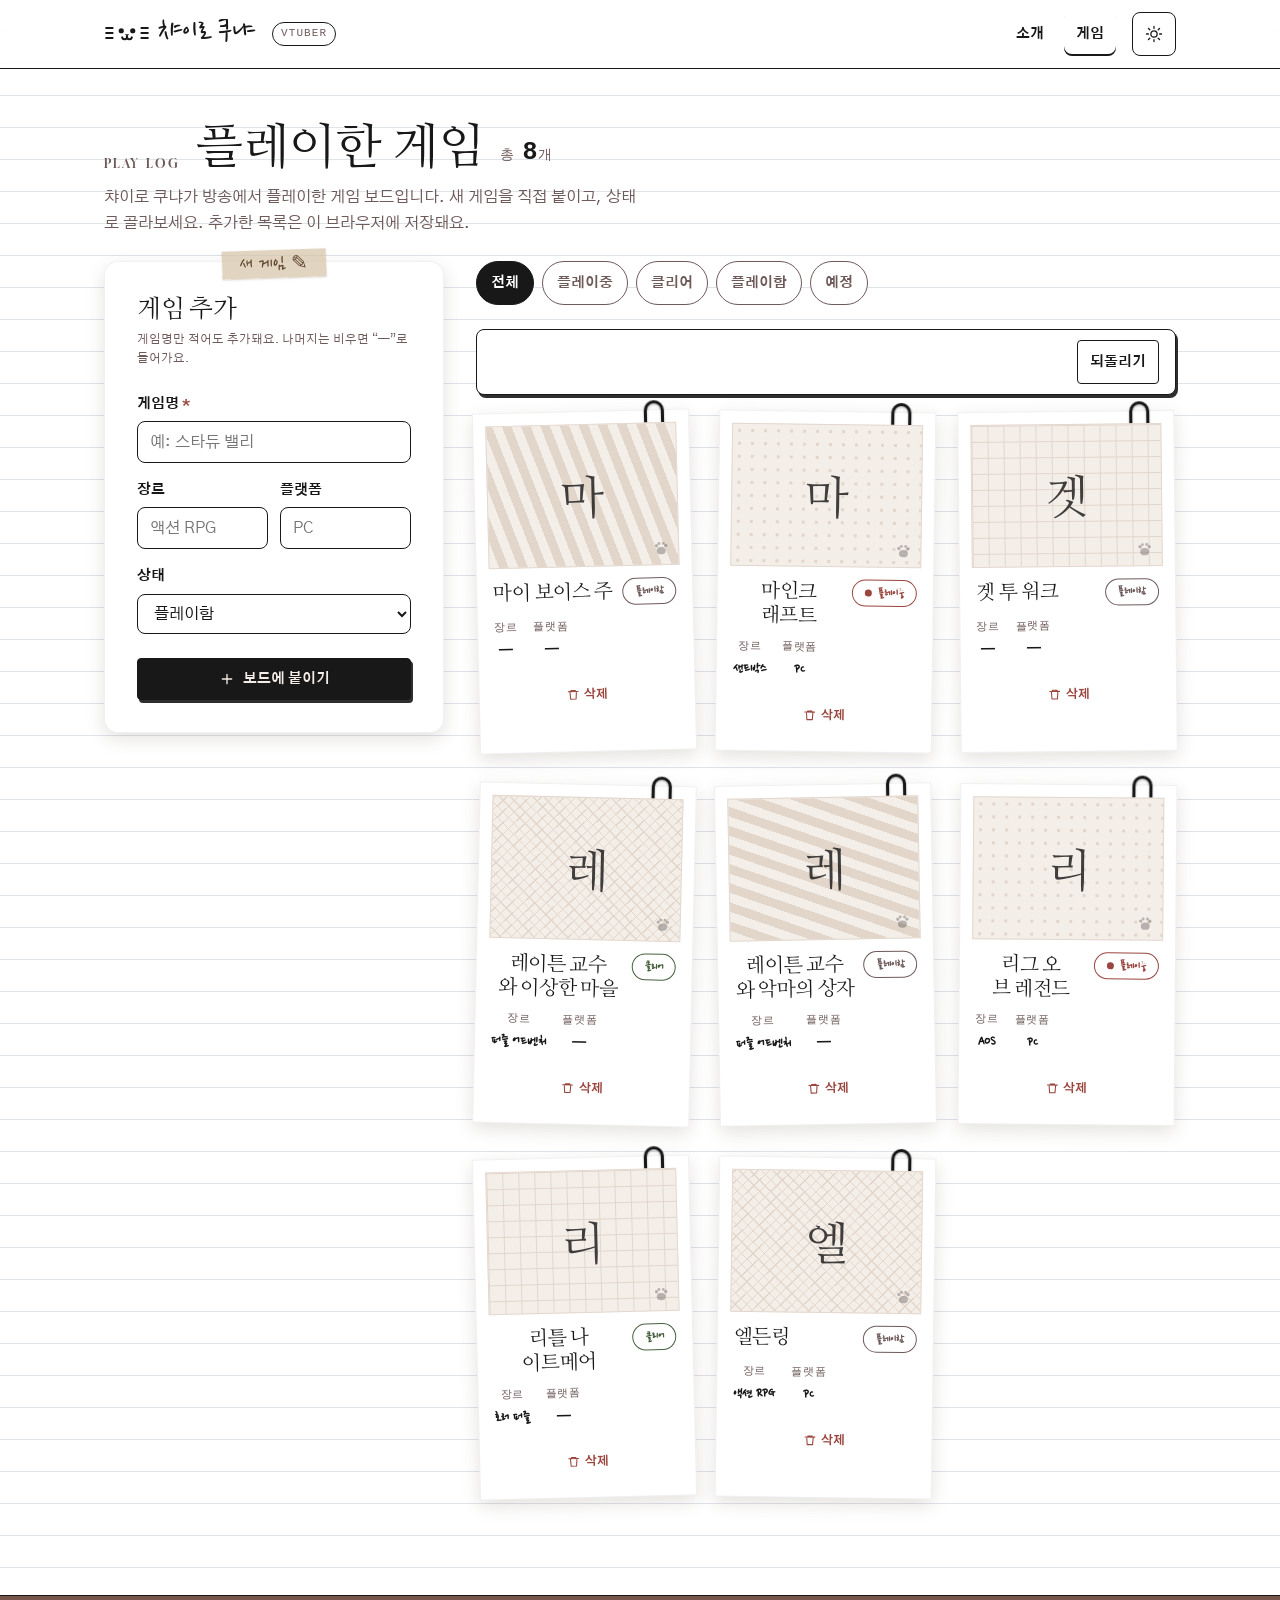
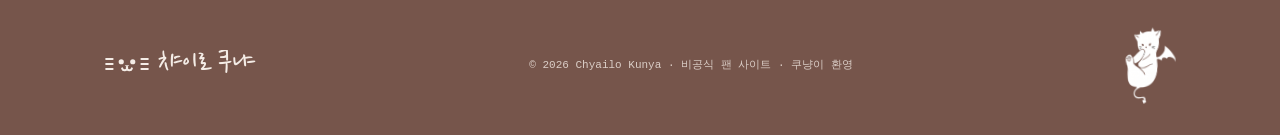
==== commit 7cd3a798: "히어로 광원 추적 + 런처 카드 쉼 상태 변수화, 라틴 표기 Chyailo 로 교정 세 갈래 변경이 한 커밋에 있다.  1. landing.html 키비주얼 광원 추적 — 커서 위" ====
--- a/games.html
+++ b/games.html
@@ -292,7 +292,7 @@
         <svg class="brand__cat" aria-hidden="true"><use href="#mk-kao"/></svg>
         <span class="brand__name">챠이로 쿠냐</span>
       </div>
-      <small>© <span data-year>2026</span> Chyaro Kunya · 비공식 팬 사이트 · 쿠냥이 환영</small>
+      <small>© <span data-year>2026</span> Chyailo Kunya · 비공식 팬 사이트 · 쿠냥이 환영</small>
       <img class="foot__mascot" src="assets/kunyang-mascot.png" width="206" height="308"
            alt="" aria-hidden="true" loading="lazy" decoding="async" />
     </div>
--- a/css/site.css
+++ b/css/site.css
@@ -1,5 +1,5 @@
 /* ============================================================================
-   챠이로 쿠냐 (Chyaro Kunya) 팬 사이트 — 공통 스타일시트
+   챠이로 쿠냐 (Chyailo Kunya) 팬 사이트 — 공통 스타일시트
    스크랩북 디자인 시스템(Sweet Kitsch × Gothic Punk) 토큰 + 컴포넌트.
    토큰 출처: design-system colors_and_type.css 를 인라인 바인딩.
 
@@ -269,13 +269,19 @@
    box-shadow 는 요소의 사각 박스를 따라간다 — 여기선 box-shadow 로 대체 불가능.
    0 blur 드롭섀도 4장을 상하좌우로 겹쳐 윤곽선을 근사한다(대각은 얇아지지만
    2px 두께에선 눈에 띄지 않는다). 마지막 한 장만 실제 접지 그림자다. */
+/* 접지 그림자만 --sticker-lift-* 로 열어둔 이유: 광원 위치를 바꿀 수 있는 건
+   이 마지막 한 장뿐이다. 앞의 네 장은 테두리라 오프셋이 곧 선 두께이므로
+   움직이면 윤곽선이 한쪽만 굵어진다. 기본값은 고정 광원(위 12px)이라 이 변수를
+   건드리지 않는 화면은 이전과 픽셀 단위로 같다. */
 .sticker { display: block; width: 100%; height: auto; --sticker-w: 2px;
+  --sticker-lift-x: 0px;
+  --sticker-lift-y: 12px;
   filter:
     drop-shadow(var(--sticker-w) 0 0 var(--sticker-edge))
     drop-shadow(calc(var(--sticker-w) * -1) 0 0 var(--sticker-edge))
     drop-shadow(0 var(--sticker-w) 0 var(--sticker-edge))
     drop-shadow(0 calc(var(--sticker-w) * -1) 0 var(--sticker-edge))
-    drop-shadow(0 12px 20px rgba(24,24,24,.26)); }
+    drop-shadow(var(--sticker-lift-x) var(--sticker-lift-y) 20px rgba(24,24,24,.26)); }
 
 /* ---- Photo paper — an always-light surface island ------------------------
    Polaroids and game cards model physical photo paper, so they stay light in
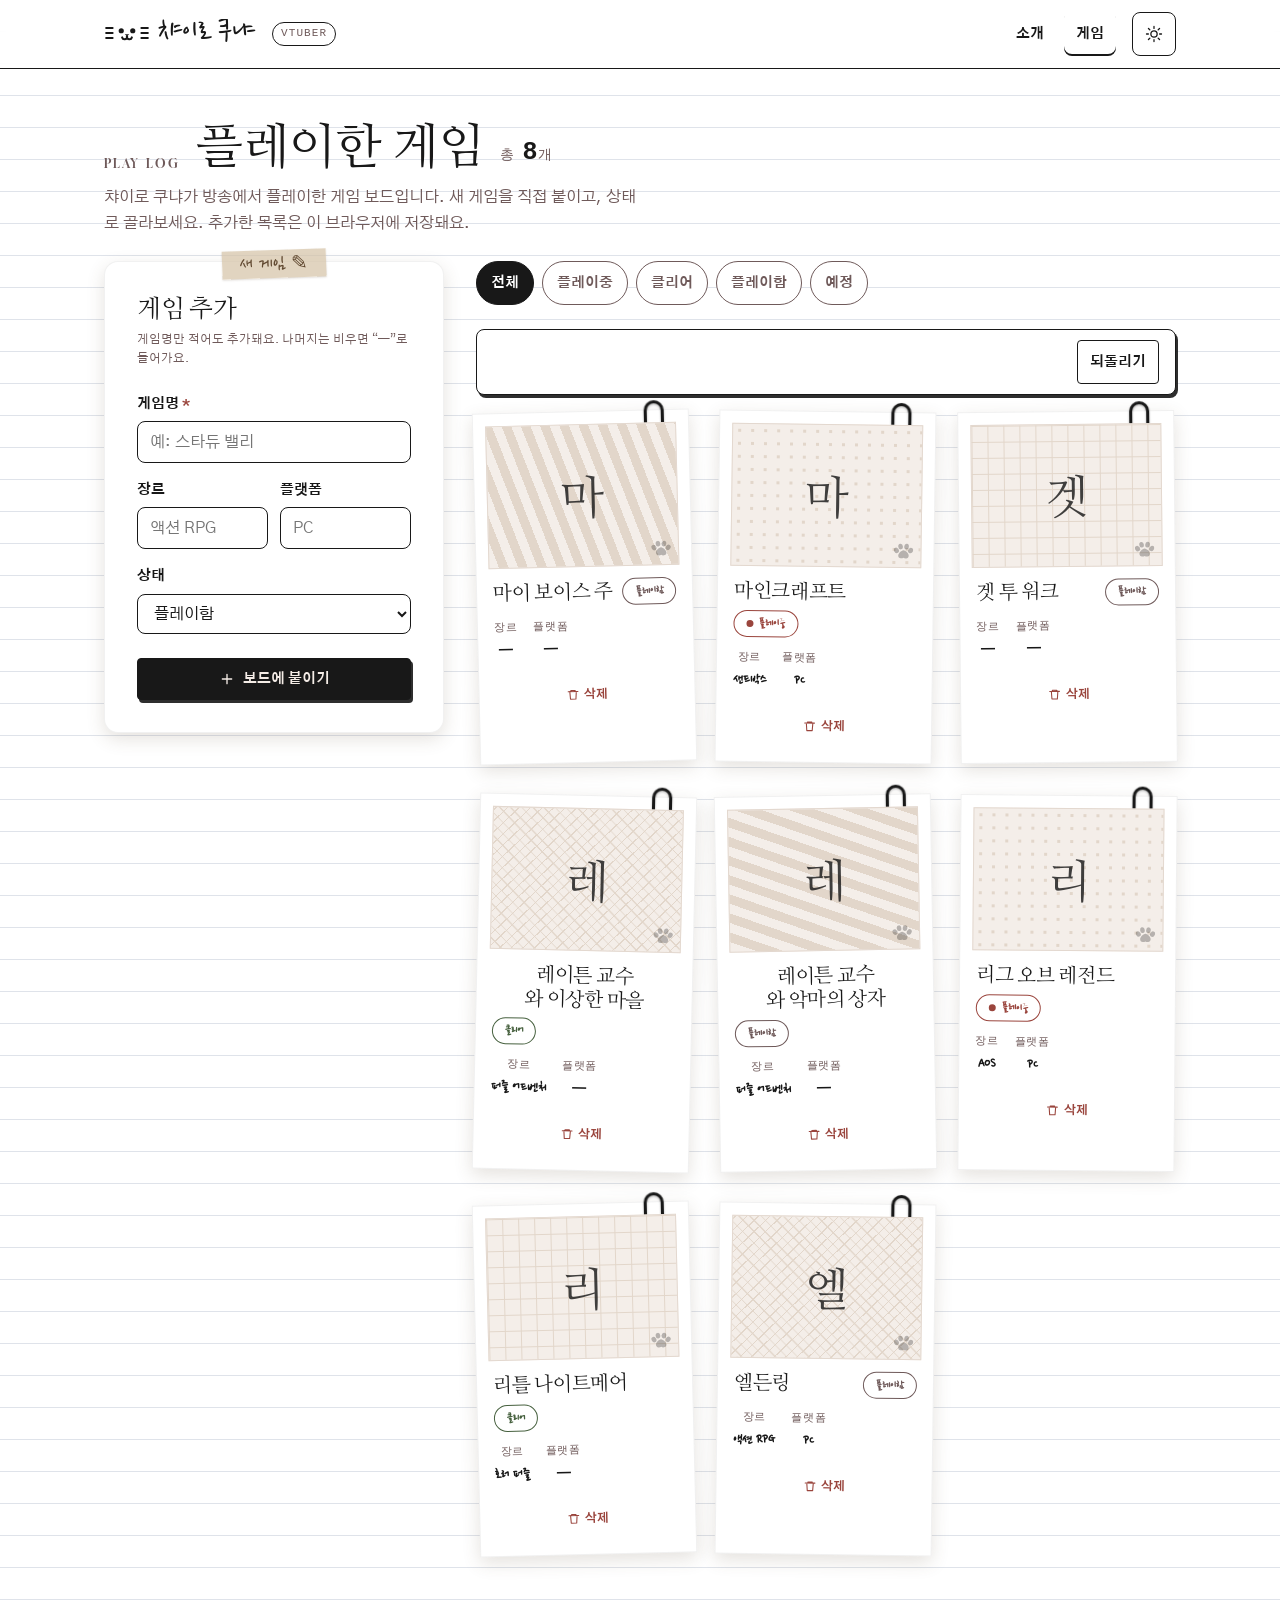
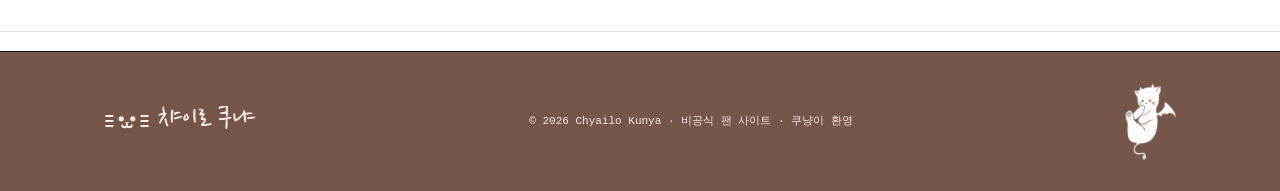
==== commit 523d7c28: "게임 카드: 발바닥을 정본 도형으로 교체, 이름·메타 넘침 차단, 빈 상태를 두 갈래로 발바닥은 썸네일이 자체 도형(원 4개+타원)을 그리고 있었다 — 발가락폭/발바닥폭이 0.33" ====
--- a/games.html
+++ b/games.html
@@ -20,7 +20,7 @@
 <meta property="og:image" content="https://chnu-kim.github.io/chyaro-kunya/assets/og-cover.jpg" />
 <meta property="og:image:width" content="1200" />
 <meta property="og:image:height" content="630" />
-<meta property="og:image:alt" content="챠이로 쿠냐 데뷔 카드 일러스트" />
+<meta property="og:image:alt" content="챠이로 쿠냐 팬 사이트 커버 — 줄노트 위 손글씨 이름과 캐릭터 컷아웃" />
 <meta property="og:locale" content="ko_KR" />
 <meta name="twitter:card" content="summary_large_image" />
 
@@ -118,12 +118,23 @@
   .game__thumb svg { position: absolute; right: 7px; bottom: 6px; width: 20px; height: 20px;
     color: var(--fg); opacity: .28; }
   .game__body { margin: 12px 4px 0; }
-  .game__top { display: flex; align-items: flex-start; justify-content: space-between; gap: 8px; }
-  .game__name { font-family: var(--font-display); font-size: var(--text-lg); line-height: 1.2; color: var(--fg); }
+  /* 이름과 칩이 한 줄에 안 들어가면 칩이 아래로 내려간다. wrap 이 없으면 칩은
+     flex:0 0 auto 라 안 줄고 이름만 짓눌린다 — 360px 2열에서 이름 몫이 30px 다
+     (카드 144 = (360 − wrap 좌우 48 − 열 gap 24)/2, 거기서 카드 패딩 24 · 본문
+     여백 8 · 칩 74 · gap 8 을 뺀 값). 이름은 카드의 제목이지 남는 자리가 아니다. */
+  .game__top { display: flex; align-items: flex-start; justify-content: space-between; gap: 8px; flex-wrap: wrap; }
+  /* min-width:0 + anywhere 가 둘 다 필요하다. 게임명은 사용자 입력이라 끊을 데가
+     없는 라틴 한 덩어리가 들어올 수 있고(예: Cyberpunk2077), flex 자식의 기본
+     min-width:auto 는 그 단어 폭 아래로 안 줄어 칩을 카드 밖으로 밀어낸다.
+     한글은 음절마다 끊겨서 이 경로를 타지 않으므로 시드만 보면 안 드러난다. */
+  .game__name { font-family: var(--font-display); font-size: var(--text-lg); line-height: 1.2; color: var(--fg);
+    min-width: 0; overflow-wrap: anywhere; }
   .game__top .chip { flex: 0 0 auto; }
   .game__meta { display: flex; gap: var(--space-4); margin: var(--space-3) 0 0; }
+  .game__meta > div { min-width: 0; }   /* 장르·플랫폼도 같은 이유로 사용자 입력이다 */
   .game__meta dt { font-family: var(--font-mono); font-size: var(--text-2xs); color: var(--fg-muted); text-transform: uppercase; letter-spacing: .06em; }
-  .game__meta dd { margin: 2px 0 0; font-size: var(--text-sm); font-weight: 700; color: var(--fg); }
+  .game__meta dd { margin: 2px 0 0; font-size: var(--text-sm); font-weight: 700; color: var(--fg);
+    overflow-wrap: anywhere; }
   .game__del { margin-top: var(--space-3); background: transparent; cursor: pointer;
     font-family: var(--font-body); font-weight: 700; font-size: var(--text-xs); color: var(--danger);
     padding: 6px 10px; border: 1px solid transparent; border-radius: var(--radius-sm);
@@ -168,6 +179,23 @@
       <path d="M3 2.5h9M3 9.5h9M3 16.5h9"/>
       <path d="M52 2.5h9M52 9.5h9M52 16.5h9"/>
     </g>
+  </symbol>
+
+  <!-- 발바닥. 도형의 정본은 assets/deco-paw.svg — 고칠 땐 거기와 index · landing ·
+       og-cover 까지 다섯 곳이다. 카드 썸네일이 games.js 에서 이 심볼을 참조한다.
+       채움을 심볼에 거는 이유: SVG 의 기본 채움은 currentColor 가 아니라 검정이라,
+       참조부에서 color 만 바꾸면 다크 테마의 사진지 위에 검은 자국이 그대로 남는다. -->
+  <symbol id="mk-paw" viewBox="0 0 64 64" fill="currentColor">
+    <!-- 발가락과 발바닥 사이 여백(실측 최소 3.6)이 이 도형의 유일한 제약이다: 전부
+         같은 fill 이라 닿는 순간 union 으로 뭉쳐 발가락이 사라진다. 발가락폭이
+         발바닥폭의 0.44 인 이유(고양이 비율), 발바닥 세로비가 1.29 인 이유, 그리고
+         세로 길이가 다른 대안 두 개(deco-paw-tall / -flat)는 정본인
+         assets/deco-paw.svg 주석에 있다. -->
+    <ellipse cx="22.4" cy="17.6" rx="7.4" ry="9.1" transform="rotate(-7 22.4 17.6)"/>
+    <ellipse cx="41.6" cy="17.6" rx="7.4" ry="9.1" transform="rotate(7 41.6 17.6)"/>
+    <ellipse cx="9.2"  cy="30"   rx="7.4" ry="9.1" transform="rotate(-34 9.2 30)"/>
+    <ellipse cx="54.8" cy="30"   rx="7.4" ry="9.1" transform="rotate(34 54.8 30)"/>
+    <path d="M32 29.4C35.3 30.6 40.4 32.2 43.2 35.7C46.3 39.4 48.9 42.6 48.8 46.6C48.7 51.3 45.6 55.1 40.6 55.4C37.2 55.6 34.2 54.9 32 53.6C29.8 54.9 26.8 55.6 23.4 55.4C18.4 55.1 15.3 51.3 15.2 46.6C15.1 42.6 17.7 39.4 20.8 35.7C23.6 32.2 28.7 30.6 32 29.4Z"/>
   </symbol>
 </svg>
 
@@ -273,9 +301,14 @@
                #liveStatus below announces one sentence instead. -->
           <div class="games" id="gameGrid" data-od-id="game-grid"></div>
 
+          <!-- 빈 이유가 둘이라 문구도 둘이다: 필터가 걸러낸 것과 보드 자체가 빈 것.
+               하나로 합치면 전부 지운 사용자에게 고를 수 없는 필터를 권하게 된다.
+               위치를 가리키는 표현('왼쪽')은 쓰지 않는다 — 820px 아래에서 폼이
+               그리드 위로 올라가므로 방향이 뒤집힌다. -->
           <div class="grid-empty" id="gridEmpty" hidden data-od-id="game-grid-empty">
             <span class="t-hand">텅 비었네냥…</span>
-            이 상태의 게임이 없어요. 다른 필터를 골라보거나 새 게임을 추가해보세요.
+            <span data-empty="filter">이 상태의 게임이 없어요. 다른 필터를 골라보거나 새 게임을 추가해보세요.</span>
+            <span data-empty="board" hidden>아직 붙인 게임이 없어요. ‘게임 추가’로 첫 게임을 붙여보세요.</span>
           </div>
 
           <p class="sr-only" role="status" id="liveStatus"></p>
--- a/css/site.css
+++ b/css/site.css
@@ -327,7 +327,12 @@
 .foot__inner { max-width: 1120px; margin: 0 auto; padding: var(--space-6) var(--space-5);
   display: flex; flex-wrap: wrap; gap: var(--space-4); align-items: center; justify-content: space-between; }
 .foot a { color: var(--fg-on-brown); }
-.foot small { font-family: var(--font-mono); font-size: var(--text-2xs); opacity: .8; }
+/* opacity 를 걸지 않는다. .8 을 주면 --fg-on-brown 이 브라운 푸터 위에서
+   #dbcec7 로 합성되어 대비가 4.31 로 떨어지는데, 이 줄은 11px 라 큰 텍스트가
+   아니어서 4.5 를 넘겨야 한다. 색 자체로는 5.67 이라 통과하므로, 흐리게 보이길
+   원하면 투명도가 아니라 대비를 계산할 수 있는 색을 쓴다 — 합성 결과를 재보지
+   않으면 미달인 걸 눈으로는 못 잡는다. */
+.foot small { font-family: var(--font-mono); font-size: var(--text-2xs); }
 .foot .brand__cat, .foot .brand__name { color: var(--fg-on-brown); }
 /* The footer mascot keeps its white artwork in both themes — it sits on the
    footer's own dark-brown surface, which does not follow the page theme. */
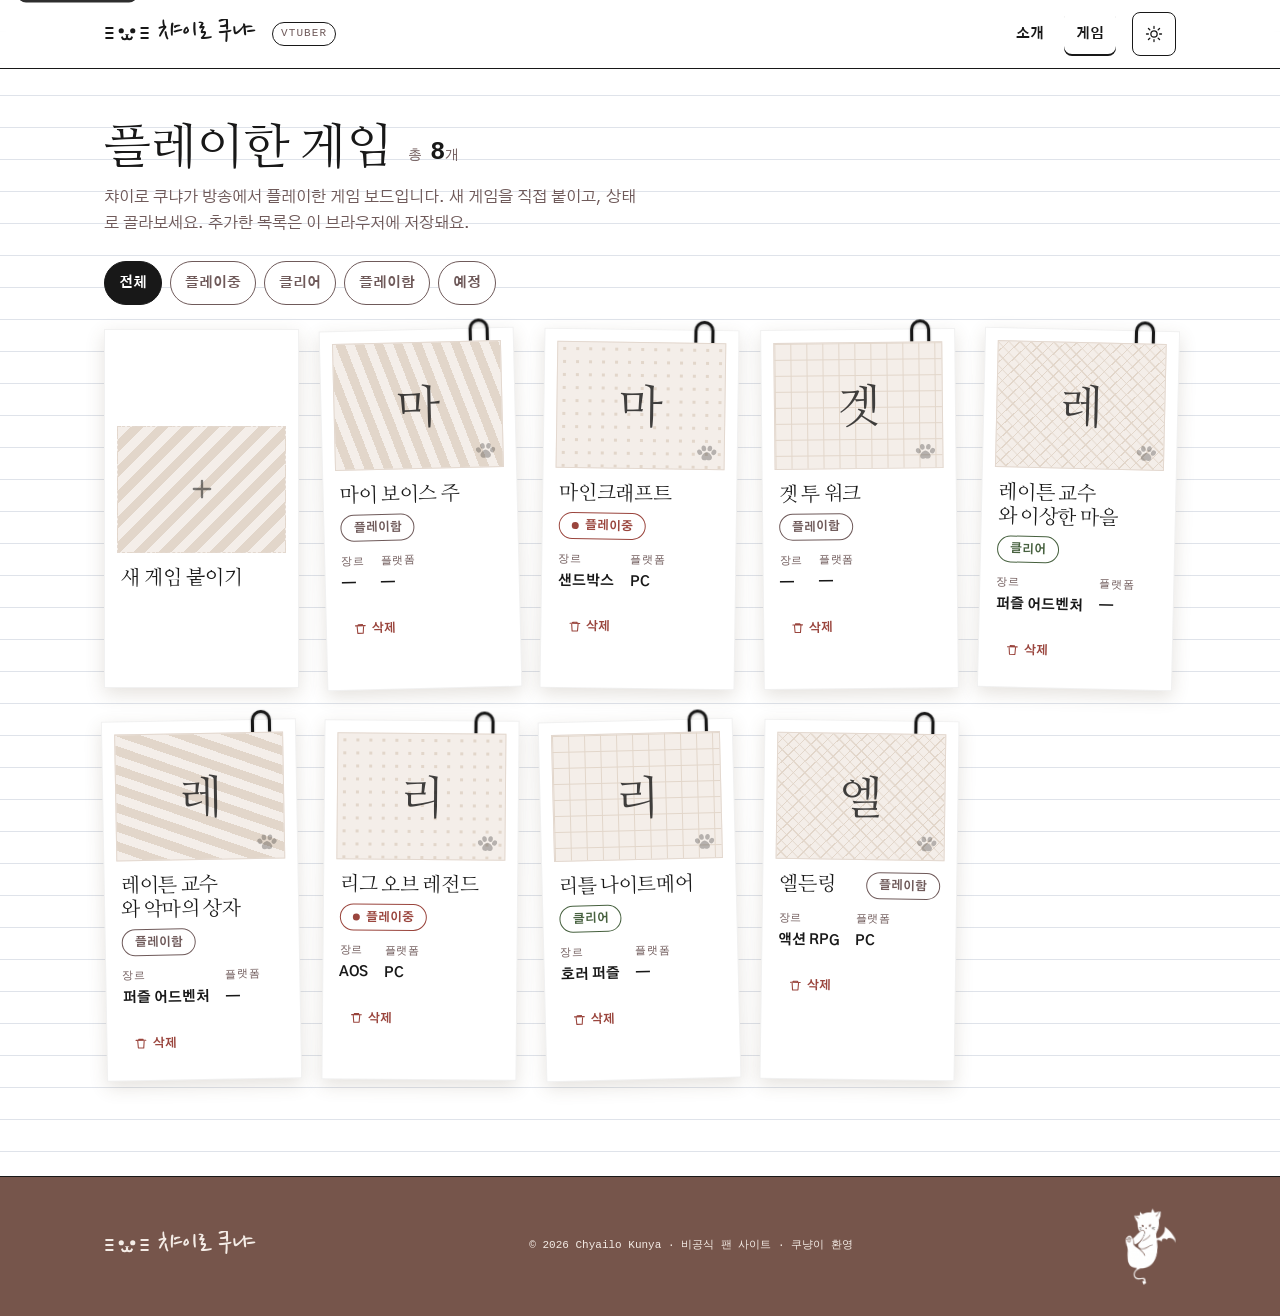
==== commit 445b04be: "게임 보드: 컴포저를 사이드바에서 다이얼로그로 — 드물고 사적인 행동이 폭의 31.7% 를 상시 점유했다 붙이기는 드물고(대개 한 번 적고 만다) 사적이다(localStorage " ====
--- a/games.html
+++ b/games.html
@@ -20,7 +20,7 @@
 <meta property="og:image" content="https://chnu-kim.github.io/chyaro-kunya/assets/og-cover.jpg" />
 <meta property="og:image:width" content="1200" />
 <meta property="og:image:height" content="630" />
-<meta property="og:image:alt" content="챠이로 쿠냐 팬 사이트 커버 — 줄노트 위 손글씨 이름과 캐릭터 컷아웃" />
+<meta property="og:image:alt" content="챠이로 쿠냐 팬 사이트 커버 — 줄노트 위 손글씨 이름과 테이프로 붙인 폴라로이드 사진" />
 <meta property="og:locale" content="ko_KR" />
 <meta name="twitter:card" content="summary_large_image" />
 
@@ -39,25 +39,6 @@
   .head__lead { color: var(--fg-muted); margin: var(--space-3) 0 0; max-width: 60ch; }
 
   .board { padding-bottom: var(--space-9); }
-  .board__grid { display: grid; grid-template-columns: 340px minmax(0,1fr); gap: var(--space-6); align-items: start; }
-
-  /* ---- Add form (sticky composer) -------------------------------------- */
-  .composer { padding: var(--space-6); position: sticky; top: calc(var(--nav-h) + var(--space-3)); }
-  .composer h2 { font-size: var(--text-xl); margin-bottom: var(--space-2); }
-  .composer p.hint { color: var(--fg-muted); font-size: var(--text-xs); margin: 0 0 var(--space-5); }
-  .field-row { margin-bottom: var(--space-4); }
-  .field-row label { display: block; font-size: var(--text-sm); font-weight: 700; margin-bottom: 6px; }
-  .field, .select { width: 100%; box-sizing: border-box; font-family: var(--font-body); font-size: var(--text-base);
-    padding: 10px 12px; background: var(--surface); border: 1.5px solid var(--border-strong); border-radius: var(--radius-sm); color: var(--fg); }
-  .field:focus, .select:focus { outline: 0; border-color: var(--focus); box-shadow: 0 0 0 2px var(--focus); }
-  .field[aria-invalid="true"] { border-color: var(--danger); box-shadow: 0 0 0 2px color-mix(in srgb, var(--danger) 35%, transparent); }
-  .err { color: var(--danger); font-size: var(--text-xs); margin: 6px 0 0; }
-  .two { display: grid; grid-template-columns: 1fr 1fr; gap: var(--space-3); }
-  .composer .btn--primary { width: 100%; justify-content: center; margin-top: var(--space-2); }
-  /* Shown only if localStorage is unavailable — the page promises persistence,
-     so it must retract that promise rather than silently drop writes. */
-  .storewarn { margin: var(--space-4) 0 0; padding: 10px 12px; font-size: var(--text-xs);
-    color: var(--danger); border: 1.5px dashed var(--danger); border-radius: var(--radius-sm); }
 
   /* ---- Filters ---------------------------------------------------------- */
   .filters { display: flex; flex-wrap: wrap; gap: var(--space-2); margin-bottom: var(--space-5); }
@@ -68,31 +49,229 @@
   .fchip:hover { color: var(--fg); border-color: var(--fg); }
   .fchip[aria-pressed="true"] { background: var(--fg); color: var(--bg); border-color: var(--fg); }
 
-  /* ---- Undo bar --------------------------------------------------------- */
-  .undo { display: flex; align-items: center; gap: var(--space-3); flex-wrap: wrap;
-    padding: 10px var(--space-4); margin-bottom: var(--space-4);
-    background: var(--surface); border: 1.5px solid var(--border-strong);
-    border-radius: var(--radius-sm); box-shadow: var(--shadow-cut); font-size: var(--text-sm); }
-  .undo__msg { flex: 1; min-width: 0; }
-  .undo__btn { font-family: var(--font-body); font-weight: 700; font-size: var(--text-sm);
-    cursor: pointer; background: transparent; color: var(--fg); min-height: 44px; padding: 6px 12px;
-    border: 1.5px solid var(--fg); border-radius: var(--radius-xs); }
-  .undo__btn:hover { background: var(--fg); color: var(--bg); }
+  /* Shown only if localStorage is unavailable — the page promises persistence,
+     so it must retract that promise rather than silently drop writes.
+     폼 안이 아니라 밖에 있는 이유: 폼이 이제 접혀 있어서, 안에 두면 저장이
+     불가능한 브라우저에서도 폼을 열어보기 전엔 경고를 못 본다. 약속은 페이지
+     머리(.head__lead)가 했으므로 철회도 그 근처에서 보여야 한다. */
+  .storewarn { margin: 0 0 var(--space-4); padding: 10px 12px; font-size: var(--text-xs);
+    color: var(--danger); border: 1.5px dashed var(--danger); border-radius: var(--radius-sm); }
 
   /* ---- Game grid -------------------------------------------------------- */
   .games { display: grid; grid-template-columns: repeat(auto-fill, minmax(190px, 1fr)); gap: var(--space-6) var(--space-5); }
   /* .polaroid supplies the photo-paper surface + the dark-theme token island,
-     so chips/labels/status colours inside stay readable on the cream. */
+     so chips/labels/status colours inside stay readable on the cream.
+     쉼 각도를 --rest-rot 으로 부르는 건 index · landing 과 같은 규약이다 —
+     같은 물건이 파일마다 다른 이름을 갖고 있었다. 리터럴 대신 변수인 이유도
+     거기와 같다: 미디어쿼리가 각도만 덮어야 하는데 transform 에 박아두면
+     hover 규칙까지 통째로 삼킨다. */
   .game { margin: 0; padding: 12px 12px 14px; box-shadow: var(--shadow-card);
-    transform: rotate(var(--rot, 0deg));
+    --rest-rot: 0deg;
+    transform: rotate(var(--rest-rot));
     transition: transform var(--dur-base) var(--ease-paper), box-shadow var(--dur-base); }
   .game:hover { transform: rotate(0deg) translateY(-3px); box-shadow: var(--shadow-lift); }
   /* 카드는 링크가 아니라 탭해도 페이지가 넘어가지 않는다 — 터치에서 :hover 가
      붙으면 기울기가 펴지고 그림자가 뜬 채로 굳으므로 쉼 상태를 되돌린다.
      안의 삭제 버튼은 자기 :hover 를 따로 갖는다(여기 영향 없음). */
   @media (hover: none) {
-    .game:hover { transform: rotate(var(--rot, 0deg)); box-shadow: var(--shadow-card); }
-  }
+    .game:hover { transform: rotate(var(--rest-rot)); box-shadow: var(--shadow-card); }
+  }
+
+  /* ---- Add slot — 보드 첫 칸의 빈 폴라로이드 -----------------------------
+     컴포저가 340px 사이드바에서 여기로 내려온 이유: 붙이기는 드물고 사적인
+     행동인데(localStorage 라 이 브라우저 밖으로 안 나간다) 폭의 31.7% 를
+     상시 점유했고, 820px 아래에선 DOM 순서상 폼이 그리드 위로 올라가 보드를
+     첫 화면 밖으로 밀어냈다(실측: 그리드가 690px 지점에서 시작 — 390×844 에서
+     카드 윗동 150px 만 보였다). 빈 종이를 한 장 꺼내 붙이는 게 이 사이트의
+     은유지, 옆에 상시 대기하는 접수창구가 아니다.
+
+     빗금·종이톤이 --thumb-* 인 이유: index 히어로 슬롯과 게임 썸네일이 이미
+     쓰는 "아직 아무것도 없다" 언어다. 같은 사이트에서 그 말이 두 가지 모양으로
+     말해질 이유가 없다. 테두리만 dashed 로 갈라 "채워질 자리"임을 표시한다. */
+  .addslot { display: block; width: 100%; margin: 0; padding: 12px 12px 14px;
+    font: inherit; color: var(--fg); text-align: left; cursor: pointer;
+    box-shadow: var(--shadow-card);
+    transition: transform var(--dur-base) var(--ease-paper), box-shadow var(--dur-base); }
+  .addslot:hover { transform: translateY(-3px); box-shadow: var(--shadow-lift); }
+  @media (hover: none) {
+    .addslot:hover { transform: none; box-shadow: var(--shadow-card); }
+  }
+  .addslot__slot { display: grid; place-items: center; aspect-ratio: 4/3;
+    background-color: var(--thumb-paper); border: 1px dashed var(--thumb-edge);
+    background-image: repeating-linear-gradient(135deg,
+      transparent 0 9px, var(--thumb-mark) 9px 18px); }
+  .addslot__slot svg { width: 28px; height: 28px; color: var(--fg); opacity: .55; }
+  .addslot__label { display: block; margin: 12px 4px 0;
+    font-family: var(--font-display); font-size: var(--text-lg); line-height: 1.2; }
+
+  /* ---- Composer — 손에 든 카드 --------------------------------------------
+     제자리에서 펼치던 폼을 띄우는 카드로 바꿨다. 스크랩북에서 종이 위에 떠 있는
+     건 앱 크롬이 아니라 아직 안 붙인 카드다 — 빈 칸을 눌러 집어 들고, 쓰고,
+     붙이면 보드에 내려앉는다.
+
+     결정적인 건 좁은 화면 실측이었다. 인라인 폼의 "가로로 누우면 100px" 이득은
+     데스크톱 전용이다: 390px 에선 flex-wrap 이 필드를 다시 세로로 쌓아 ~380px 가
+     되고, 그게 그리드 첫 칸에 끼어들어 보드를 통째로 그만큼 밀어낸다 — 방금
+     걷어낸 사이드바 문제가 작은 몸집으로 돌아온다. 띄우면 보드는 제자리에 있다.
+
+     모양은 DESIGN.md §6 Modal/Sheet 규격이다 — --shadow-lift + 잉크 40% 오버레이.
+     다만 거기 적힌 "폴라로이드 카드" 대신 .paper 를 쓴다: .polaroid 는 사진지
+     섬이라 --border-strong 을 되돌리지 않는데, 다크에서 그 값은 chalk(#f1e8e2)
+     이고 섬의 배경은 크림(#efe7df) 이라 입력 테두리가 1.01:1 로 사라진다.
+     .paper 위에선 같은 테두리가 14.3:1 이다. 폼은 사진이 아니라 쓰는 종이이기도
+     하다. */
+  /* .paper 가 position: relative 를 주므로 여기서 되돌린다. UA 의 dialog:modal
+     규칙(0,2,0)이 .paper(0,1,0)를 이기지만 그 순서에 기대지 않는다 — 테이프가
+     absolute 라 이 요소가 컨테이닝 블록이어야 하는 것도 같은 이유다. */
+  /* 스크롤은 이 요소가 아니라 폼이 맡는다. 테이프는 위 모서리 *밖으로* 걸쳐야
+     붙어 보이는데(top:-12px), 여기가 스크롤 컨테이너면 그 걸친 부분이 잘려서
+     라벨이 반만 남는다. 실제로 그렇게 나갔다.
+     좌우·아래 패딩까지 폼으로 내린 이유: overflow-y:auto 는 overflow-x 를
+     visible 로 둘 수 없어 auto 로 끌어올린다. 폼에 가로 여백이 없으면 필드의
+     포커스 링(2px)이 그 축에서 잘린다. */
+  dialog.composer { position: fixed; inset: 0; margin: auto;
+    width: min(560px, calc(100vw - 2 * var(--space-5)));
+    max-height: calc(100vh - 2 * var(--space-6)); overflow: visible;
+    padding: var(--space-6) 0 0;
+    box-shadow: var(--shadow-lift);
+    /* 집어 드는 동작 — 카드가 살짝 떠오르며 또렷해진다. 여기가 쉼(=닫힘) 상태고
+       [open] 이 그걸 덮으며, 그 사이를 transition 이 잇는다.
+       진입 거리를 변수로 두는 이유는 --rest-rot 과 같다: 아래 좁은 화면 쿼리가
+       "값"만 덮어야 하는데 transform 에 박아두면 규칙까지 통째로 갈아엎게 된다.
+
+       display·overlay 가 transition 목록에 있어야 하는 이유: 이 요소는 닫히면
+       display:none 이고 최상위 레이어에서도 빠진다. allow-discrete 없이는 그 둘이
+       0프레임에 튀어서 나가는 애니메이션이 통째로 사라진다.
+       @starting-style 을 모르는 브라우저에선 애니메이션 없이 즉시 뜬다 — 깨지는
+       게 아니라 없어지는 실패 모드라 폴리필을 들이지 않는다.
+       reduced-motion 은 site.css 전역 가드가 transition-duration 을 죽여서
+       자동으로 걸린다(여기 따로 쓰지 않는다). */
+    --enter-y: 12px; --enter-s: .98;
+    opacity: 0; transform: translateY(var(--enter-y)) scale(var(--enter-s));
+    transition:
+      opacity var(--dur-base) var(--ease-paper),
+      transform var(--dur-base) var(--ease-paper),
+      overlay var(--dur-base) var(--ease-paper) allow-discrete,
+      display var(--dur-base) var(--ease-paper) allow-discrete; }
+  /* display 를 [open] 에만 다는 게 중요하다: 닫힘 상태의 display:none 은 UA 의
+     dialog:not([open]) 이 주는데 특정도가 같아서, 위 규칙에 display 를 쓰면
+     작성자 선언이 이겨서 닫힌 카드가 화면에 남는다. transition 목록의
+     allow-discrete 가 none↔flex 를 이어 준다. */
+  dialog.composer[open] { display: flex; flex-direction: column;
+    opacity: 1; transform: none; }
+  .composer__body { min-height: 0; overflow-y: auto;
+    padding: 0 var(--space-5) var(--space-5); }
+  @starting-style {
+    dialog.composer[open] { opacity: 0; transform: translateY(var(--enter-y)) scale(var(--enter-s)); }
+  }
+
+  /* 스크림도 같이 켜진다 — 40% 잉크가 한 프레임에 깔리면 "덮었다"가 아니라
+     "화면이 바뀌었다"로 읽힌다. 40% 는 DESIGN.md §6 규격이고, 생 rgba 대신
+     브랜드 토큰에서 파생한다(AGENTS.md — 새 생 hex 금지). */
+  dialog.composer::backdrop { background-color: transparent;
+    transition:
+      background-color var(--dur-base) var(--ease-paper),
+      overlay var(--dur-base) var(--ease-paper) allow-discrete,
+      display var(--dur-base) var(--ease-paper) allow-discrete; }
+  dialog.composer[open]::backdrop {
+    background-color: color-mix(in srgb, var(--brand-ink) 40%, transparent); }
+  @starting-style {
+    dialog.composer[open]::backdrop { background-color: transparent; }
+  }
+
+  .composer__fields { display: flex; flex-wrap: wrap; align-items: flex-end; gap: var(--space-3); }
+  /* 폭이 곧 정보량이다 — 게임명은 유일한 필수값이라 한 줄을 통째로 갖고,
+     장르·플랫폼·상태는 한 단어라 셋이 한 줄을 나눈다. landing 의 프로필 메모가
+     균등 그리드 대신 내용이 폭을 정하게 둔 것과 같은 논리다.
+     flex-basis 가 곧 줄바꿈 지점이라 좁아지면 알아서 접힌다. */
+  .fld { flex: 1 1 130px; min-width: 0; }
+  .fld--name { flex: 1 1 100%; }
+  .fld label { display: block; font-size: var(--text-sm); font-weight: 700; margin-bottom: 6px; }
+  .req { color: var(--danger); }
+  .field, .select { width: 100%; box-sizing: border-box; font-family: var(--font-body); font-size: var(--text-base);
+    padding: 10px 12px; background: var(--surface); border: 1.5px solid var(--border-strong); border-radius: var(--radius-sm); color: var(--fg); }
+  .field:focus, .select:focus { outline: 0; border-color: var(--focus); box-shadow: 0 0 0 2px var(--focus); }
+  .field[aria-invalid="true"] { border-color: var(--danger); box-shadow: 0 0 0 2px color-mix(in srgb, var(--danger) 35%, transparent); }
+  .err { color: var(--danger); font-size: var(--text-xs); margin: var(--space-3) 0 0; }
+  .composer__actions { flex: 1 1 100%; display: flex; align-items: center; justify-content: flex-end;
+    gap: var(--space-3); margin-top: var(--space-2); }
+  /* 닫기는 액션 줄에서 모서리로 옮겼다. 액션 줄에 두면 "붙이기" 바로 옆에서
+     같은 무게로 읽혀서, 그 줄이 결정 두 개를 나란히 내미는 꼴이 된다. 이 카드의
+     결정은 하나뿐이다 — 붙이거나 말거나. 나가는 문은 결정이 아니라 문이므로
+     모달이 늘 문을 두는 자리(오른쪽 위)로 보낸다.
+     44×44 는 터치 타깃 하한이고, 아이콘 색 --fg-muted 는 이 카드 표면
+     (--surface) 위에서 6.39:1(라이트) · 6.69:1(다크) 라 UI 컴포넌트 하한 3:1 을
+     넉넉히 넘는다. */
+  .composer__close { position: absolute; top: var(--space-2); right: var(--space-2);
+    width: 44px; height: 44px; display: grid; place-items: center;
+    cursor: pointer; background: transparent; color: var(--fg-muted);
+    border: 0; border-radius: var(--radius-sm); padding: 0; }
+  .composer__close:hover { color: var(--fg); background: var(--surface-2); }
+  .composer__hint { color: var(--fg-muted); font-size: var(--text-xs); margin: var(--space-3) 0 0; }
+  /* 붙인 결과를 카드 안에서 말해야 하는 이유: 모달이 열려 있는 동안 바깥은 inert
+     라 페이지 하단의 라이브 영역이 읽히지 않고, 보드도 스크림에 가려 새 카드가
+     내려앉는 게 안 보인다. 여러 개를 연달아 적을 수 있게 폼은 열어 두되,
+     붙었다는 사실은 여기서 확인한다. */
+  .composer__added { color: var(--ok); font-size: var(--text-xs); font-weight: 700;
+    margin: var(--space-3) 0 0; overflow-wrap: anywhere; }
+
+  /* 좁은 화면에선 바텀 시트 — 엄지가 닿는 곳에 붙고, 위쪽 여백으로 뒤의 보드가
+     계속 보여서 "덮은 게 아니라 얹혔다"가 유지된다. DESIGN.md §6 이 Modal 과
+     Sheet 를 한 컴포넌트로 묶어 둔 게 이 얘기다. */
+  @media (max-width: 560px) {
+    dialog.composer { inset: auto 0 0 0; margin: 0; width: 100%; max-height: 88vh;
+      border-radius: var(--radius-md) var(--radius-md) 0 0;
+      /* 시트는 떠오르는 게 아니라 바닥에서 올라온다 — 붙어 있는 모서리가 있으니
+         12px 부양은 그 모서리를 배신한다. 100% 는 자기 높이라 화면 밖에서
+         시작하고, 스케일은 끈다(붙은 물건은 커졌다 작아지지 않는다).
+         위 규칙은 그대로 두고 값만 덮는 게 이 변수의 존재 이유다. */
+      --enter-y: 100%; --enter-s: 1; }
+  }
+
+  /* ---- Ghost — 사진을 뗀 자리 --------------------------------------------
+     삭제는 확인 창이 없고 곧바로 localStorage 를 덮어쓰므로(games.js 의 save),
+     되돌릴 방법이 없으면 오클릭 한 번에 직접 타이핑한 게임이 영구히 사라진다.
+     그래서 되돌리기는 남기되, 그리드 위에 얹히던 별도 바에서 카드가 있던 그
+     자리로 옮겼다 — 사라진 물건은 아래인데 되돌리기는 저 위에 뜨는 게 원래
+     문제였다. 뗀 자리에서 되돌리면 설명이 필요 없다.
+     각도가 0 인 이유: 이건 붙어 있는 종이가 아니라 자국이다. */
+  .game--ghost { --rest-rot: 0deg; box-shadow: var(--shadow-tape); }
+  .game--ghost .game__thumb { background-image: repeating-linear-gradient(135deg,
+    transparent 0 9px, var(--thumb-mark) 9px 18px); }
+
+  /* 카드가 자국으로 바뀌는 순간. 순간이동하면 두 상태 사이에 아무 연결이 없어서
+     "무슨 일이 났지?"가 남는다 — 살짝 가라앉으며 나타나면 뗀 자리라는 게 동작으로
+     읽힌다. 움직임은 여기서 끝이다: 8초 뒤 사라지는 건 아무도 안 보고 있을 때라
+     나가는 애니메이션을 위해 요소를 붙들어 둘 이유가 없다.
+
+     유령에만 거는 이유: render() 가 카드를 매번 새로 만들기 때문에 모든 카드에
+     걸면 필터를 누를 때마다 보드 전체가 다시 등장하는 퍼레이드가 된다.
+
+     그 함정은 유령 자신에게도 있었다 — 유령도 render() 마다 새로 만들어지므로,
+     되돌리기가 떠 있는 동안 필터를 누르면 아무 일도 없는데 다시 가라앉았다.
+     그래서 애니메이션은 유령이 아니라 "방금 생긴 유령"에만 건다: games.js 가
+     삭제 직후 한 번만 이 상태 클래스를 붙이고 그 렌더에서 소비한다.
+
+     backwards 인 이유는 site.css 의 .rise 와 같다 — forwards 면 마지막 키프레임이
+     일반 선언을 이겨서 이 카드의 transform 이 영구히 박히고, 아래 to 가 쉼 상태와
+     같은 값인 것도 그래서다(끝나면 자기 CSS 로 매끄럽게 돌아간다). */
+  @media (prefers-reduced-motion: no-preference) {
+    .game--settling { animation: ghost-settle var(--dur-base) var(--ease-paper) backwards; }
+  }
+  @keyframes ghost-settle {
+    from { opacity: 0; transform: rotate(var(--rest-rot)) scale(1.02); }
+    to   { opacity: 1; transform: rotate(var(--rest-rot)); }
+  }
+  .game__ghost-msg { margin: 0 0 var(--space-3); font-size: var(--text-sm);
+    color: var(--fg-muted); overflow-wrap: anywhere; }
+  .game__undo { font-family: var(--font-body); font-weight: 700; font-size: var(--text-sm);
+    cursor: pointer; background: transparent; color: var(--fg); min-height: 44px; padding: 6px 12px;
+    border: 1.5px solid var(--fg); border-radius: var(--radius-xs); }
+  /* --bg 가 아니라 --fg-on-ink 인 이유: 여기는 .polaroid 사진지 섬 안이라
+     --fg 는 두 테마 모두 잉크지만 --bg 는 다크에서 charcoal 이다. 잉크 배경에
+     charcoal 글자를 얹으면 다크에서 라벨이 통째로 사라진다. --fg-on-ink 는
+     이름 그대로 "잉크 위의 글자" 이고 두 테마에서 같은 값이다. */
+  .game__undo:hover { background: var(--fg); color: var(--fg-on-ink); }
   /* 게임 커버 아트는 전부 남의 저작물이라 실을 수 없고, AI 로 "비슷한 걸" 만드는
      건 더 나쁘다 — 무단 2차적저작물인 데다 실제 게임을 잘못 대표한다. 그래서
      썸네일은 정직한 플레이스홀더로 남긴다. 대신 카드마다 정체성이 생기도록
@@ -132,7 +311,11 @@
   .game__top .chip { flex: 0 0 auto; }
   .game__meta { display: flex; gap: var(--space-4); margin: var(--space-3) 0 0; }
   .game__meta > div { min-width: 0; }   /* 장르·플랫폼도 같은 이유로 사용자 입력이다 */
-  .game__meta dt { font-family: var(--font-mono); font-size: var(--text-2xs); color: var(--fg-muted); text-transform: uppercase; letter-spacing: .06em; }
+  /* uppercase 를 뺐다: 라벨은 games.js 가 박아 넣는 '장르'·'플랫폼' 이라 한글엔
+     대소문자가 없어 아무 일도 안 하면서, 읽는 사람에겐 영문 캡스 디자인이라고
+     말하고 있었다. 자간은 남긴다 — 캡스 트래킹이 아니라 이 크기의 라벨을
+     떨어뜨려 놓는 값이다. */
+  .game__meta dt { font-family: var(--font-mono); font-size: var(--text-2xs); color: var(--fg-muted); letter-spacing: .06em; }
   .game__meta dd { margin: 2px 0 0; font-size: var(--text-sm); font-weight: 700; color: var(--fg);
     overflow-wrap: anywhere; }
   .game__del { margin-top: var(--space-3); background: transparent; cursor: pointer;
@@ -146,18 +329,22 @@
     background: currentColor; -webkit-mask: var(--trash) center/contain no-repeat; mask: var(--trash) center/contain no-repeat; }
   .game__del:hover { background: color-mix(in srgb, var(--danger) 12%, transparent);
     border-color: color-mix(in srgb, var(--danger) 45%, transparent); }
-  .game__del:focus-visible { outline: 2px solid var(--focus); outline-offset: 2px; }
 
   .grid-empty { padding: var(--space-8); text-align: center; color: var(--fg-muted); }
   .grid-empty .t-hand { font-size: var(--text-2xl); display: block; margin-bottom: var(--space-2); }
 
-  @media (max-width: 820px) {
-    .board__grid { grid-template-columns: 1fr; }
-    .composer { position: static; }
-  }
+  /* 820px 에서 사이드바를 1열로 접던 쿼리는 지웠다 — 사이드바 자체가 없다.
+     폼은 이제 flex-wrap 이라 폭이 줄면 알아서 접힌다. */
   @media (max-width: 480px) {
     .games { grid-template-columns: 1fr 1fr; }
     .head h1 { font-size: var(--text-3xl); }
+    /* 2열이 되어도 각도는 남긴다. 최악은 가장 좁은 360px 이고 거기서 카드가
+       144px 다((360 − wrap 좌우 48 − 열 gap 24)/2). 최대 기울기 1.4° 에 카드
+       높이 ~230px 이면 모서리가 가로로 (230/2)·sin1.4° = 2.8px 밀리는데 열
+       사이 gap 이 24px 이라 옆을 침범하지 않는다.
+       landing 이 좁은 화면에서 각도를 편 건 카드가 폭을 꽉 채워 여백이 0 이
+       되는 경우이고, 여기는 그 조건이 아니다 — 1열로 내리면 이 계산을 다시
+       한다. */
   }
 </style>
 </head>
@@ -226,8 +413,12 @@
     <!-- HEAD -->
     <section class="head" data-od-id="play-log-head">
       <div class="wrap">
+        <!-- 여기 있던 영어 라벨을 뺐다. 바로 아래 h1 을 영어로 옮긴 것뿐이라
+             정보가 아니라 리듬이었고, landing 이 같은 이유로 세 섹션의 라벨을
+             전부 걷어냈다(그 페이지 주석 참고) — 결정은 그때 내려졌는데 이
+             페이지에만 적용이 안 돼 있었다. .eyebrow 정의는 site.css 에 남긴다:
+             내부 참고용 logo-identity-directions.html 이 아직 4곳에서 쓴다. -->
         <div class="head__row">
-          <span class="eyebrow">Play Log</span>
           <h1 data-od-id="play-log-title">플레이한 게임</h1>
           <span class="head__count" id="gameCount">총 <b>0</b>개</span>
         </div>
@@ -236,84 +427,99 @@
     </section>
 
     <!-- BOARD -->
-    <section class="board">
-      <div class="wrap board__grid">
-
-        <!-- Composer -->
-        <form class="paper composer" id="addForm" data-od-id="game-composer" novalidate>
+    <!-- 헤딩이 보이지 않는 이유: 바로 위 h1 이 "플레이한 게임"이라고 이미 말했고
+         그 아래 또 "게임 목록"이라 쓰면 같은 말이 두 번이다. 그래도 헤딩이
+         필요한 건, 없으면 카드 제목(h3)이 h1 바로 뒤에 와서 이 보드를 가리키는
+         단계가 통째로 비기 때문이다. -->
+    <section class="board" aria-labelledby="board-h2">
+      <div class="wrap">
+        <h2 class="sr-only" id="board-h2">게임 목록</h2>
+
+        <div class="filters" id="filters" role="group" aria-label="상태로 거르기" data-od-id="status-filters">
+          <button class="fchip" type="button" data-filter="all" aria-pressed="true" data-od-id="filter-all">전체</button>
+          <button class="fchip" type="button" data-filter="playing" aria-pressed="false" data-od-id="filter-playing">플레이중</button>
+          <button class="fchip" type="button" data-filter="cleared" aria-pressed="false" data-od-id="filter-cleared">클리어</button>
+          <button class="fchip" type="button" data-filter="played" aria-pressed="false" data-od-id="filter-played">플레이함</button>
+          <button class="fchip" type="button" data-filter="planned" aria-pressed="false" data-od-id="filter-planned">예정</button>
+        </div>
+
+        <p class="storewarn" id="storeWarn" hidden>이 브라우저에는 목록을 저장할 수 없어요(시크릿 모드일 수 있어요). 새로고침하면 사라집니다.</p>
+
+        <!-- The grid is NOT a live region: render() replaces the cards wholesale,
+             so aria-live here would re-read every card on every filter click.
+             #liveStatus below announces one sentence instead.
+             붙이기 슬롯은 이 그리드의 정적 자식이라 render() 가 건드리지 않는다 —
+             카드에는 data-card 가 붙어 있고 그것만 갈아끼운다. -->
+        <div class="games" id="gameGrid" data-od-id="game-grid">
+
+          <button class="polaroid addslot" type="button" id="addOpen" data-od-id="add-open">
+            <span class="addslot__slot" aria-hidden="true">
+              <svg viewBox="0 0 24 24" fill="none" stroke="currentColor" stroke-width="2" stroke-linecap="round"><path d="M12 5v14M5 12h14"/></svg>
+            </span>
+            <span class="addslot__label">새 게임 붙이기</span>
+          </button>
+
+        </div>
+
+        <!-- 빈 이유가 둘이라 문구도 둘이다: 필터가 걸러낸 것과 보드 자체가 빈 것.
+             하나로 합치면 전부 지운 사용자에게 고를 수 없는 필터를 권하게 된다.
+             위치를 가리키는 표현('왼쪽')은 쓰지 않는다 — 슬롯 위치가 화면 폭에
+             따라 움직인다. -->
+        <div class="grid-empty" id="gridEmpty" hidden data-od-id="game-grid-empty">
+          <span class="t-hand">텅 비었네냥…</span>
+          <span data-empty="filter">이 상태의 게임이 없어요. 다른 필터를 골라보거나 새 게임을 붙여보세요.</span>
+          <span data-empty="board" hidden>아직 붙인 게임이 없어요. 빈 칸을 눌러 첫 게임을 붙여보세요.</span>
+        </div>
+
+        <p class="sr-only" role="status" id="liveStatus"></p>
+
+        <!-- 네이티브 다이얼로그 요소를 쓰는 이유: 포커스 트랩·Esc 닫기·뒤 배경 inert·
+             닫을 때 포커스를 부른 자리로 되돌리기·백드롭을 전부 브라우저가 준다.
+             의존성 0 · 빌드 0 인 저장소에서 직접 짜면 그게 다 조용히 틀릴 자리다.
+             autofocus 가 게임명에 있는 이유: showModal 은 autofocus 를 먼저 보고,
+             없으면 첫 포커스 가능 요소를 잡는다 — 마크업 순서에 기대지 않는다. -->
+        <dialog class="paper composer" id="addDialog" aria-labelledby="composer-h2" data-od-id="game-composer">
           <span class="tape" aria-hidden="true">새 게임 ✎</span>
-          <h2>게임 추가</h2>
-          <p class="hint">게임명만 적어도 추가돼요. 나머지는 비우면 “—”로 들어가요.</p>
-
-          <div class="field-row">
-            <label for="f-name">게임명 <span aria-hidden="true" style="color:var(--danger)">*</span></label>
-            <input class="field" id="f-name" name="name" type="text" placeholder="예: 스타듀 밸리"
-                   autocomplete="off" required aria-describedby="f-name-err" />
+          <h2 class="sr-only" id="composer-h2">새 게임 붙이기</h2>
+          <button class="composer__close" type="button" id="addClose" data-od-id="add-close" aria-label="닫기">
+            <svg width="18" height="18" viewBox="0 0 24 24" fill="none" stroke="currentColor" stroke-width="2" stroke-linecap="round" aria-hidden="true"><path d="M6 6l12 12M18 6L6 18"/></svg>
+          </button>
+          <form class="composer__body" id="addForm" novalidate>
+            <div class="composer__fields">
+              <div class="fld fld--name">
+                <label for="f-name">게임명 <span aria-hidden="true" class="req">*</span></label>
+                <input class="field" id="f-name" name="name" type="text" placeholder="예: 스타듀 밸리"
+                       autocomplete="off" autofocus required aria-describedby="f-name-err" />
+              </div>
+              <div class="fld">
+                <label for="f-genre">장르</label>
+                <input class="field" id="f-genre" name="genre" type="text" placeholder="액션 RPG" autocomplete="off" />
+              </div>
+              <div class="fld">
+                <label for="f-platform">플랫폼</label>
+                <input class="field" id="f-platform" name="platform" type="text" placeholder="PC" autocomplete="off" />
+              </div>
+              <div class="fld">
+                <label for="f-status">상태</label>
+                <select class="select" id="f-status" name="status">
+                  <option value="played">플레이함</option>
+                  <option value="playing">플레이중</option>
+                  <option value="cleared">클리어</option>
+                  <option value="planned">예정</option>
+                </select>
+              </div>
+              <div class="composer__actions">
+                <button class="btn btn--primary" type="submit" data-od-id="submit-add-game">
+                  <svg width="16" height="16" viewBox="0 0 24 24" fill="none" stroke="currentColor" stroke-width="2" stroke-linecap="round" aria-hidden="true"><path d="M12 5v14M5 12h14"/></svg>
+                  붙이기
+                </button>
+              </div>
+            </div>
             <p class="err" id="f-name-err" hidden>게임명을 적어주세요냥.</p>
-          </div>
-
-          <div class="field-row two">
-            <div>
-              <label for="f-genre">장르</label>
-              <input class="field" id="f-genre" name="genre" type="text" placeholder="액션 RPG" autocomplete="off" />
-            </div>
-            <div>
-              <label for="f-platform">플랫폼</label>
-              <input class="field" id="f-platform" name="platform" type="text" placeholder="PC" autocomplete="off" />
-            </div>
-          </div>
-
-          <div class="field-row">
-            <label for="f-status">상태</label>
-            <select class="select" id="f-status" name="status">
-              <option value="played">플레이함</option>
-              <option value="playing">플레이중</option>
-              <option value="cleared">클리어</option>
-              <option value="planned">예정</option>
-            </select>
-          </div>
-
-          <button class="btn btn--primary" type="submit" data-od-id="submit-add-game">
-            <svg width="16" height="16" viewBox="0 0 24 24" fill="none" stroke="currentColor" stroke-width="2" stroke-linecap="round" aria-hidden="true"><path d="M12 5v14M5 12h14"/></svg>
-            보드에 붙이기
-          </button>
-
-          <p class="storewarn" id="storeWarn" hidden>이 브라우저에는 목록을 저장할 수 없어요(시크릿 모드일 수 있어요). 새로고침하면 사라집니다.</p>
-        </form>
-
-        <!-- Grid + filters -->
-        <div>
-          <div class="filters" id="filters" role="group" aria-label="상태로 거르기" data-od-id="status-filters">
-            <button class="fchip" type="button" data-filter="all" aria-pressed="true" data-od-id="filter-all">전체</button>
-            <button class="fchip" type="button" data-filter="playing" aria-pressed="false" data-od-id="filter-playing">플레이중</button>
-            <button class="fchip" type="button" data-filter="cleared" aria-pressed="false" data-od-id="filter-cleared">클리어</button>
-            <button class="fchip" type="button" data-filter="played" aria-pressed="false" data-od-id="filter-played">플레이함</button>
-            <button class="fchip" type="button" data-filter="planned" aria-pressed="false" data-od-id="filter-planned">예정</button>
-          </div>
-
-          <div class="undo" id="undoBar" role="status" hidden data-od-id="undo-bar">
-            <span class="undo__msg" id="undoMsg"></span>
-            <button class="undo__btn" type="button" id="undoBtn" data-od-id="undo-restore">되돌리기</button>
-          </div>
-
-          <!-- The grid is NOT a live region: render() replaces it wholesale, so
-               aria-live here would re-read every card on every filter click.
-               #liveStatus below announces one sentence instead. -->
-          <div class="games" id="gameGrid" data-od-id="game-grid"></div>
-
-          <!-- 빈 이유가 둘이라 문구도 둘이다: 필터가 걸러낸 것과 보드 자체가 빈 것.
-               하나로 합치면 전부 지운 사용자에게 고를 수 없는 필터를 권하게 된다.
-               위치를 가리키는 표현('왼쪽')은 쓰지 않는다 — 820px 아래에서 폼이
-               그리드 위로 올라가므로 방향이 뒤집힌다. -->
-          <div class="grid-empty" id="gridEmpty" hidden data-od-id="game-grid-empty">
-            <span class="t-hand">텅 비었네냥…</span>
-            <span data-empty="filter">이 상태의 게임이 없어요. 다른 필터를 골라보거나 새 게임을 추가해보세요.</span>
-            <span data-empty="board" hidden>아직 붙인 게임이 없어요. ‘게임 추가’로 첫 게임을 붙여보세요.</span>
-          </div>
-
-          <p class="sr-only" role="status" id="liveStatus"></p>
-        </div>
-
+            <p class="composer__added" id="addStatus" role="status"></p>
+            <p class="composer__hint">게임명만 적어도 돼요. 나머지는 비우면 “—”로 들어가요.</p>
+          </form>
+        </dialog>
       </div>
     </section>
   </main>
--- a/css/site.css
+++ b/css/site.css
@@ -78,7 +78,14 @@
 
   --ease-paper: cubic-bezier(.2,.7,.2,1);
   --dur-fast:120ms; --dur-base:220ms;
+  /* 테이프의 종이와 글자는 한 쌍이라 반드시 같이 움직인다 — 그래서 세 곳(여기 ·
+     다크 · 사진지 섬)에서 둘 다 선언한다. 한쪽만 옮기면 조용히 깨진다: 다크의
+     테이프는 차콜 페이지에 얹히려고 어두운 갈색이 되는데 글자가 브랜드 브라운에
+     박혀 있어서, 섬 밖의 테이프(다이얼로그 · 홈 카드)에서 1.09:1 로 사라졌었다.
+     테이프는 장식이지만 글자는 장식이 아니다 — 컴포저에선 이 라벨이 눈에 보이는
+     유일한 제목이다(h2 는 sr-only). */
   --tape-amber: rgba(214,196,168,.72);
+  --tape-ink:   var(--brand-brown-deep);   /* 라이트 테이프 위 5.86:1 */
   /* 컷아웃 스티커의 다이컷 테두리. 테마를 따라가면 안 된다 — 목적이 "캐릭터의
      검은 옷을 배경에서 떼어내는 것"이라, 다크에서 잉크로 뒤집으면 정확히 그
      분리를 잃는다. 팔레트 스와치 테두리와 같은 이유로 테마 독립값이다. */
@@ -107,7 +114,10 @@
   --border:#f1e8e21a; --border-strong:#f1e8e2;
   --accent:#e9b6bd; --accent-ink:#c79b86;
   --focus:#e9b6bd; /* bright rose already clears 3:1 on the charcoal bg */
-  --tape-amber: rgba(122,104,82,.55);
+  /* 어두워진 테이프에는 밝은 글자가 따라간다 — 이 테이프는 갈색이므로 "브라운
+     위의 글자" 토큰이 그대로 맞는다. 다이얼로그 표면 위 7.98:1, 스크림에 걸친
+     윗동에서 8.36:1. */
+  --tape-amber: rgba(122,104,82,.55); --tape-ink: var(--fg-on-brown);
   --shadow-cut: 2px 3px 0 rgba(0,0,0,.85);
   /* Status colours invert with the surface — the light-surface values above
      would sit at ~3:1 on charcoal. Measured here: 6.9:1 on --surface. */
@@ -148,12 +158,21 @@
 .wrap { max-width: 1120px; margin: 0 auto; padding: 0 var(--space-5); }
 .sr-only { position:absolute; width:1px; height:1px; padding:0; margin:-1px; overflow:hidden; clip:rect(0,0,0,0); white-space:nowrap; border:0; }
 
-/* Skip link — keyboard users jump past the nav to content */
-.skip-link { position:absolute; left:var(--space-4); top:-48px; z-index:60;
+/* Skip link — keyboard users jump past the nav to content.
+   top 이 아니라 transform 으로 움직인다. 이유가 둘이다.
+   ① top 은 레이아웃 속성이라 매 프레임 레이아웃을 더럽힌다. 여긴 absolute 라
+      혼자만 더러워져 비용이 작지만, 키보드 사용자가 이 사이트에서 제일 먼저
+      만지는 요소이므로 첫 인상이 컴포지터 위에 있는 게 맞다.
+   ② 숨는 거리가 자기 높이에서 나온다. 예전 top:-48px 는 이 링크가 얼마나
+      높은지 손으로 찍은 값이었다 — 패딩이나 글자 크기를 바꾸면 조용히 틀린다.
+      -100% 는 자기 높이만큼이라 항상 정확히 뷰포트 위로 넘어간다:
+      쉼 상태의 아래 모서리가 y = 12 − (높이 + 12) + 높이 = 0 에 정확히 앉는다. */
+.skip-link { position:absolute; left:var(--space-4); top:var(--space-3); z-index:60;
   background:var(--brand-ink); color:var(--fg-on-ink); font-weight:700; font-size:var(--text-sm);
   padding:10px 16px; border-radius:var(--radius-sm); box-shadow:var(--shadow-cut);
-  transition:top var(--dur-base) var(--ease-paper); }
-.skip-link:focus { top:var(--space-3); }
+  transform:translateY(calc(-100% - var(--space-3)));
+  transition:transform var(--dur-base) var(--ease-paper); }
+.skip-link:focus { transform:none; }
 [data-theme="dark"] .skip-link { background:var(--fg); color:#15110f; }
 
 /* sticky-nav-aware anchor targets */
@@ -255,7 +274,7 @@
 
 /* ---- Scrapbook decor: tape, clip, polaroid ------------------------------ */
 .tape { position: absolute; top: -12px; left: 50%; transform: translateX(-50%) rotate(-2deg);
-  background: var(--tape-amber); color: var(--brand-brown-deep);
+  background: var(--tape-amber); color: var(--tape-ink);
   font-family: var(--font-hand); font-size: var(--text-lg); line-height: 1;
   padding: 4px 18px; box-shadow: var(--shadow-tape); }
 .clip { position: absolute; top: -10px; right: 24px; width: 20px; height: 46px;
@@ -297,8 +316,20 @@
   --fg-muted: #6f5a5a;
   --border: #18181814;
   --ok: #47613f; --warn: #7a5c26; --danger: #9a453d;
-  --tape-amber: rgba(214,196,168,.72);
-}
+  /* 섬 안의 테이프는 크림 사진지에 붙으므로 라이트 한 쌍을 통째로 되돌린다 —
+     종이만 되돌리고 글자를 두면 밝은 글자가 밝은 테이프 위에 남는다. 5.50:1. */
+  --tape-amber: rgba(214,196,168,.72); --tape-ink: var(--brand-brown-deep);
+}
+/* 포커스 링은 위 토큰 재선언으로 못 고친다. 링은 요소 *밖에* 그려지므로 색을
+   고를 때 봐야 하는 건 요소가 아니라 그 뒤에 깔린 표면인데, 섬 안에서 그 표면이
+   두 가지다: 카드 자신의 링은 페이지(차콜) 위에 앉고, 카드 안 버튼의 링은 크림
+   사진지 위에 앉는다. 다크의 밝은 로즈는 차콜 위에선 10.63:1 이지만 크림 위에선
+   1.44:1 로 사라진다 — 삭제·되돌리기 버튼이 키보드에서 통째로 안 보였다.
+   그래서 안쪽만 라이트 값(:root 의 --focus)으로 되돌린다: 크림 위 3.77:1.
+   이걸 위 블록에 --focus 로 넣지 않는 이유가 여기 있다 — 그러면 카드 자신의
+   링까지 4.07:1 로 같이 떨어진다(통과하지만 이유 없이 나빠진다). */
+[data-theme="dark"] .polaroid :focus-visible { outline-color: #b25a68; }
+
 /* --fg is ink inside the island, so the dark chip swap would paint charcoal on
    charcoal. Restore the light-surface treatment. */
 [data-theme="dark"] .polaroid .chip--ink {
